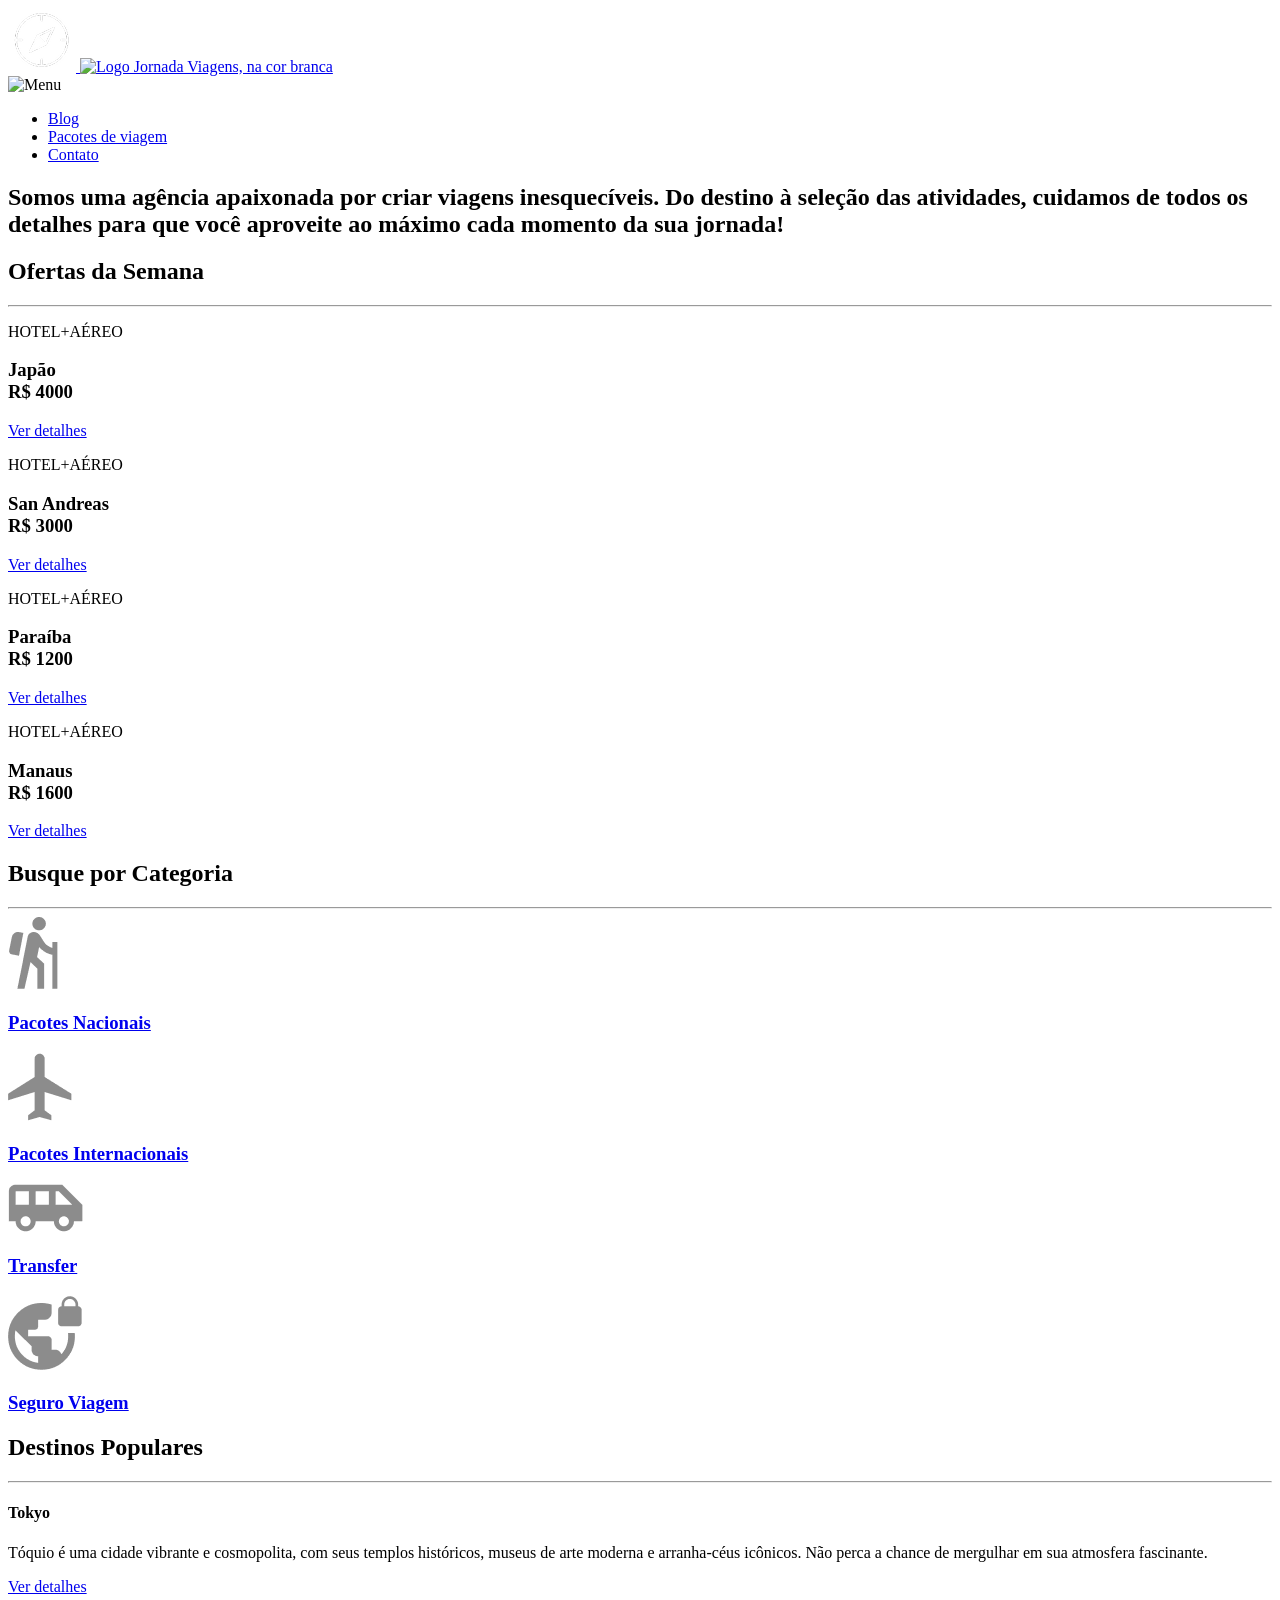
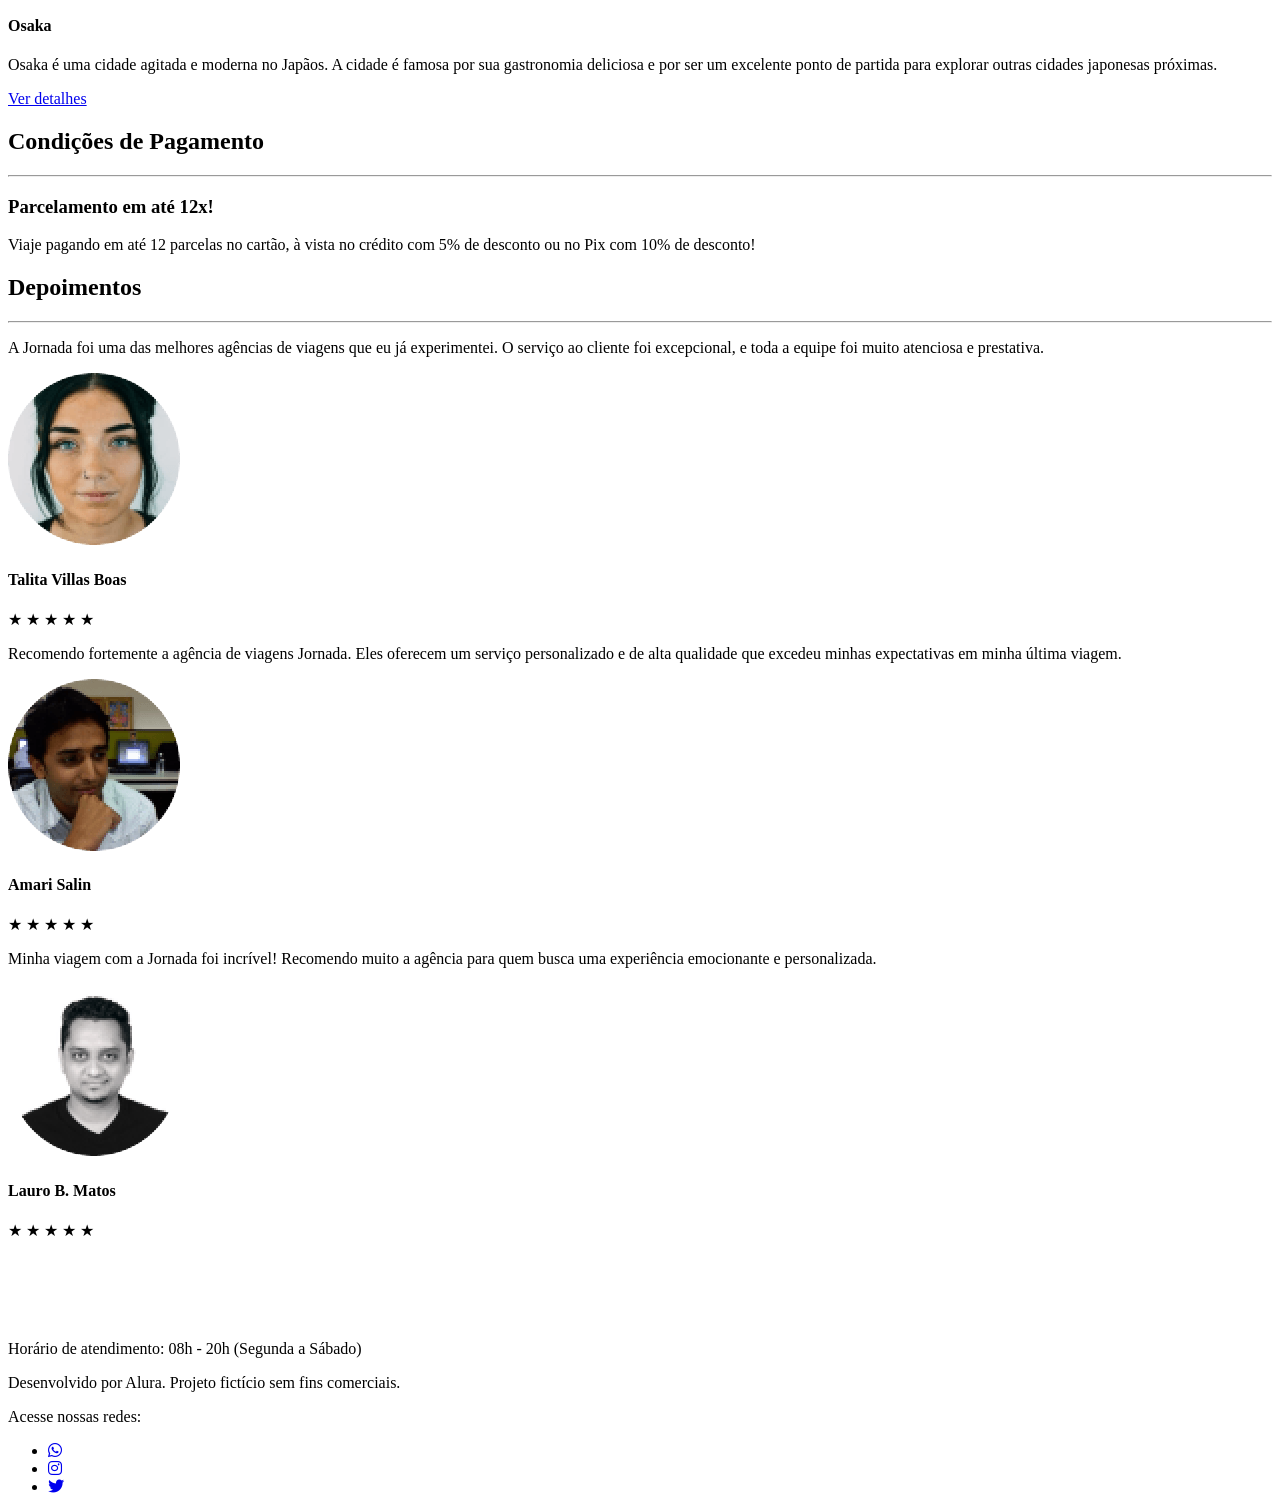
==== index.html @ 78d900ae "Adiciona estilizacao tablet e desktop" ====
<!doctype html>
<html lang="pt-br">
  <head>
    <meta charset="UTF-8" />
    <meta name="viewport" content="width=device-width, initial-scale=1.0" />

    <link rel="stylesheet" href="css/style.css" />

    <link rel="shortcut icon" href="favicon.png" type="image/x-icon" />

    <link
      rel="stylesheet"
      href="https://cdnjs.cloudflare.com/ajax/libs/font-awesome/6.5.2/css/all.min.css"
    />

    <title>Jornada Viagens</title>
  </head>
  <body>
    <header class="main-header">
      <a class="logo" href="index.html" title="Voltar para a página inicial">
        <img
          class="img-mobile"
          src="assets/img/bussola-jornada-branco.png"
          alt="Bússola do logo Jornada Viagens, na cor branca"
        />
        <img
          class="img-desktop"
          src="assets/img/bussola-texto-jornada-branco.png"
          alt="Logo Jornada Viagens, na cor branca"
        />
      </a>

      <div class="navigation-menu">
        <label for="menu">
          <img src="assets/img/menu.png" alt="Menu" />
        </label>
        <input type="checkbox" id="menu" hidden />
        <nav>
          <ul class="list-links">
            <li>
              <a href="blog.html" target="_blank" title="Acessar Blog">Blog</a>
            </li>
            <li>
              <a
                href="pacotes.html"
                target="_blank"
                title="Acessar Pacotes de Viagem"
                >Pacotes de viagem</a
              >
            </li>
            <li>
              <a href="contato.html" target="_blank" title="Acessar Contato"
                >Contato</a
              >
            </li>
          </ul>
        </nav>
      </div>
    </header>

    <section class="hero-1">
      <div class="hero-img"></div>

      <h2>
        Somos uma agência apaixonada por criar viagens inesquecíveis. Do destino
        à seleção das atividades, cuidamos de todos os detalhes para que você
        aproveite ao máximo cada momento da sua jornada!
      </h2>
    </section>

    <section class="offers">
      <div class="section-title">
        <h2>Ofertas da Semana</h2>
        <hr />
      </div>
      <div class="offers-cards">
        <article class="card japao">
          <header>
            <p>HOTEL+AÉREO</p>
            <h3>
              Japão <br />
              <span>R$ 4000</span>
            </h3>
          </header>
          <footer>
            <a href="#" class="button">Ver detalhes</a>
          </footer>
        </article>
        <article class="card san-andreas">
          <header>
            <p>HOTEL+AÉREO</p>
            <h3>
              San Andreas <br />
              <span>R$ 3000</span>
            </h3>
          </header>
          <footer>
            <a href="#" class="button">Ver detalhes</a>
          </footer>
        </article>
        <article class="card paraiba">
          <header>
            <p>HOTEL+AÉREO</p>
            <h3>
              Paraíba <br />
              <span>R$ 1200</span>
            </h3>
          </header>
          <footer>
            <a href="#" class="button">Ver detalhes</a>
          </footer>
        </article>
        <article class="card manaus">
          <header>
            <p>HOTEL+AÉREO</p>
            <h3>
              Manaus <br />
              <span>R$ 1600</span>
            </h3>
          </header>
          <footer>
            <a href="#" class="button">Ver detalhes</a>
          </footer>
        </article>
      </div>
    </section>

    <section class="categories">
      <div class="section-title">
        <h2>Busque por Categoria</h2>
        <hr />
      </div>

      <div class="categories-cards">
        <a
          class="card"
          href="#"
          target="_blank"
          title="Busque pela categoria Pacotes Nacionais"
        >
          <img
            src="assets/img/icone-caminhada.png"
            alt="Ícone cinza representando uma pessoa fazendo tracking"
          />
          <h3 class="content-title">Pacotes Nacionais</h3>
        </a>

        <a
          class="card"
          href="#"
          target="_blank"
          title="Busque pela categoria Pacotes Internacionais"
        >
          <img src="assets/img/icone-aviao.png" alt="Ícone cinza de um avião" />
          <h3 class="content-title">Pacotes Internacionais</h3>
        </a>

        <a
          class="card"
          href="#"
          target="_blank"
          title="Busque pela categoria Transfer"
        >
          <img
            src="assets/img/icone-onibus.png"
            alt="Ícone cinza de um ônibus"
          />
          <h3 class="content-title">Transfer</h3>
        </a>

        <a
          class="card"
          href="#"
          target="_blank"
          title="Busque pela categoria Seguro Viagem"
        >
          <img
            src="assets/img/icone-planeta.png"
            alt="Ícone cinza de um planeta, com um cadeado na borda direita cima"
          />
          <h3 class="content-title">Seguro Viagem</h3>
        </a>
      </div>
    </section>

    <section class="destinations">
      <div class="section-title">
        <h2>Destinos Populares</h2>
        <hr />
      </div>

      <div class="destination-items">
        <article class="item tokyo">
          <header>
            <div class="img-item"></div>
            <h4 class="content-title">Tokyo</h4>
            <p class="content-text">
              Tóquio é uma cidade vibrante e cosmopolita, com seus templos
              históricos, museus de arte moderna e arranha-céus icônicos. Não
              perca a chance de mergulhar em sua atmosfera fascinante.
            </p>
          </header>
          <footer>
            <a
              href="#"
              class="button"
              target="_blank"
              title="Veja mais detalhes do destino Tokyo"
              >Ver detalhes</a
            >
          </footer>
        </article>

        <article class="item osaka">
          <header>
            <div class="img-item"></div>
            <h4 class="content-title">Osaka</h4>
            <p class="content-text">
              Osaka é uma cidade agitada e moderna no Japãos. A cidade é famosa
              por sua gastronomia deliciosa e por ser um excelente ponto de
              partida para explorar outras cidades japonesas próximas.
            </p>
          </header>
          <footer>
            <a
              href="#"
              class="button"
              target="_blank"
              title="Veja mais detalhes do destino Osaka"
              >Ver detalhes</a
            >
          </footer>
        </article>
      </div>
    </section>

    <section class="payments">
      <div class="section-title">
        <h2>Condições de Pagamento</h2>
        <hr />
      </div>

      <div class="container">
        <div class="text-content">
          <h3 class="content-title">Parcelamento em até 12x!</h3>
          <p class="content-text">
            Viaje pagando em até 12 parcelas no cartão, à vista no crédito com
            5% de desconto ou no Pix com 10% de desconto!
          </p>
        </div>

        <div class="image-gallery">
          <div class="image first"></div>
          <div class="image second"></div>
          <div class="image third"></div>
        </div>
      </div>
    </section>

    <section class="testimonials">
      <div class="section-title">
        <h2>Depoimentos</h2>
        <hr />
      </div>

      <div class="testimonial-container">
        <article>
          <header>
            <p>
              A Jornada foi uma das melhores agências de viagens que eu já
              experimentei. O serviço ao cliente foi excepcional, e toda a
              equipe foi muito atenciosa e prestativa.
            </p>
          </header>
          <footer>
            <img
              src="assets/img/avatar-1.png"
              alt="Imagem de perfil da cliente Talita Villas Boas"
            />
            <div class="profile-content">
              <h4>Talita Villas Boas</h4>
              <div class="rating">
                <span class="star">★</span>
                <span class="star">★</span>
                <span class="star">★</span>
                <span class="star">★</span>
                <span class="star">★</span>
              </div>
            </div>
          </footer>
        </article>

        <article>
          <header>
            <p>
              Recomendo fortemente a agência de viagens Jornada. Eles oferecem
              um serviço personalizado e de alta qualidade que excedeu minhas
              expectativas em minha última viagem.
            </p>
          </header>
          <footer>
            <img
              src="assets/img/avatar-2.png"
              alt="Imagem de perfil do cliente Amari Salin"
            />
            <div class="profile-content">
              <h4>Amari Salin</h4>
              <div class="rating">
                <span class="star">★</span>
                <span class="star">★</span>
                <span class="star">★</span>
                <span class="star">★</span>
                <span class="star">★</span>
              </div>
            </div>
          </footer>
        </article>

        <article>
          <header>
            <p>
              Minha viagem com a Jornada foi incrível! Recomendo muito a agência
              para quem busca uma experiência emocionante e personalizada.
            </p>
          </header>
          <footer>
            <img
              src="assets/img/avatar-3.png"
              alt="Imagem de perfil do cliente Lauro B. Matos"
            />
            <div class="profile-content">
              <h4>Lauro B. Matos</h4>
              <div class="rating">
                <span class="star">★</span>
                <span class="star">★</span>
                <span class="star">★</span>
                <span class="star">★</span>
                <span class="star">★</span>
              </div>
            </div>
          </footer>
        </article>
      </div>
    </section>

    <section class="hero-2">
      <div class="hero-img"></div>
    </section>

    <footer class="contact">
      <div class="contact-infos">
        <a href="#">
          <img
            src="assets/img/logo-rodape-jornada.png"
            alt="Logo do rodapé da empresa Jornada"
          />
        </a>

        <p class="business-hours">
          Horário de atendimento: 08h - 20h (Segunda a Sábado)
        </p>

        <p class="credits">
          Desenvolvido por Alura. Projeto fictício sem fins comerciais.
        </p>
      </div>

      <div class="contact-medias">
        <nav>
          <p>Acesse nossas redes:</p>
          <ul class="social-media-container">
            <li>
              <a href="#" target="_blank"><i class="fa-brands fa-whatsapp"></i></a>
            </li>
            <li>
              <a href="#" target="_blank"><i class="fa-brands fa-instagram"></i></a>
            </li>
            <li>
              <a href="#" target="_blank"><i class="fa-brands fa-twitter"></i></a>
            </li>
          </ul>
        </nav>
      </div>
    </footer>
  </body>
</html>
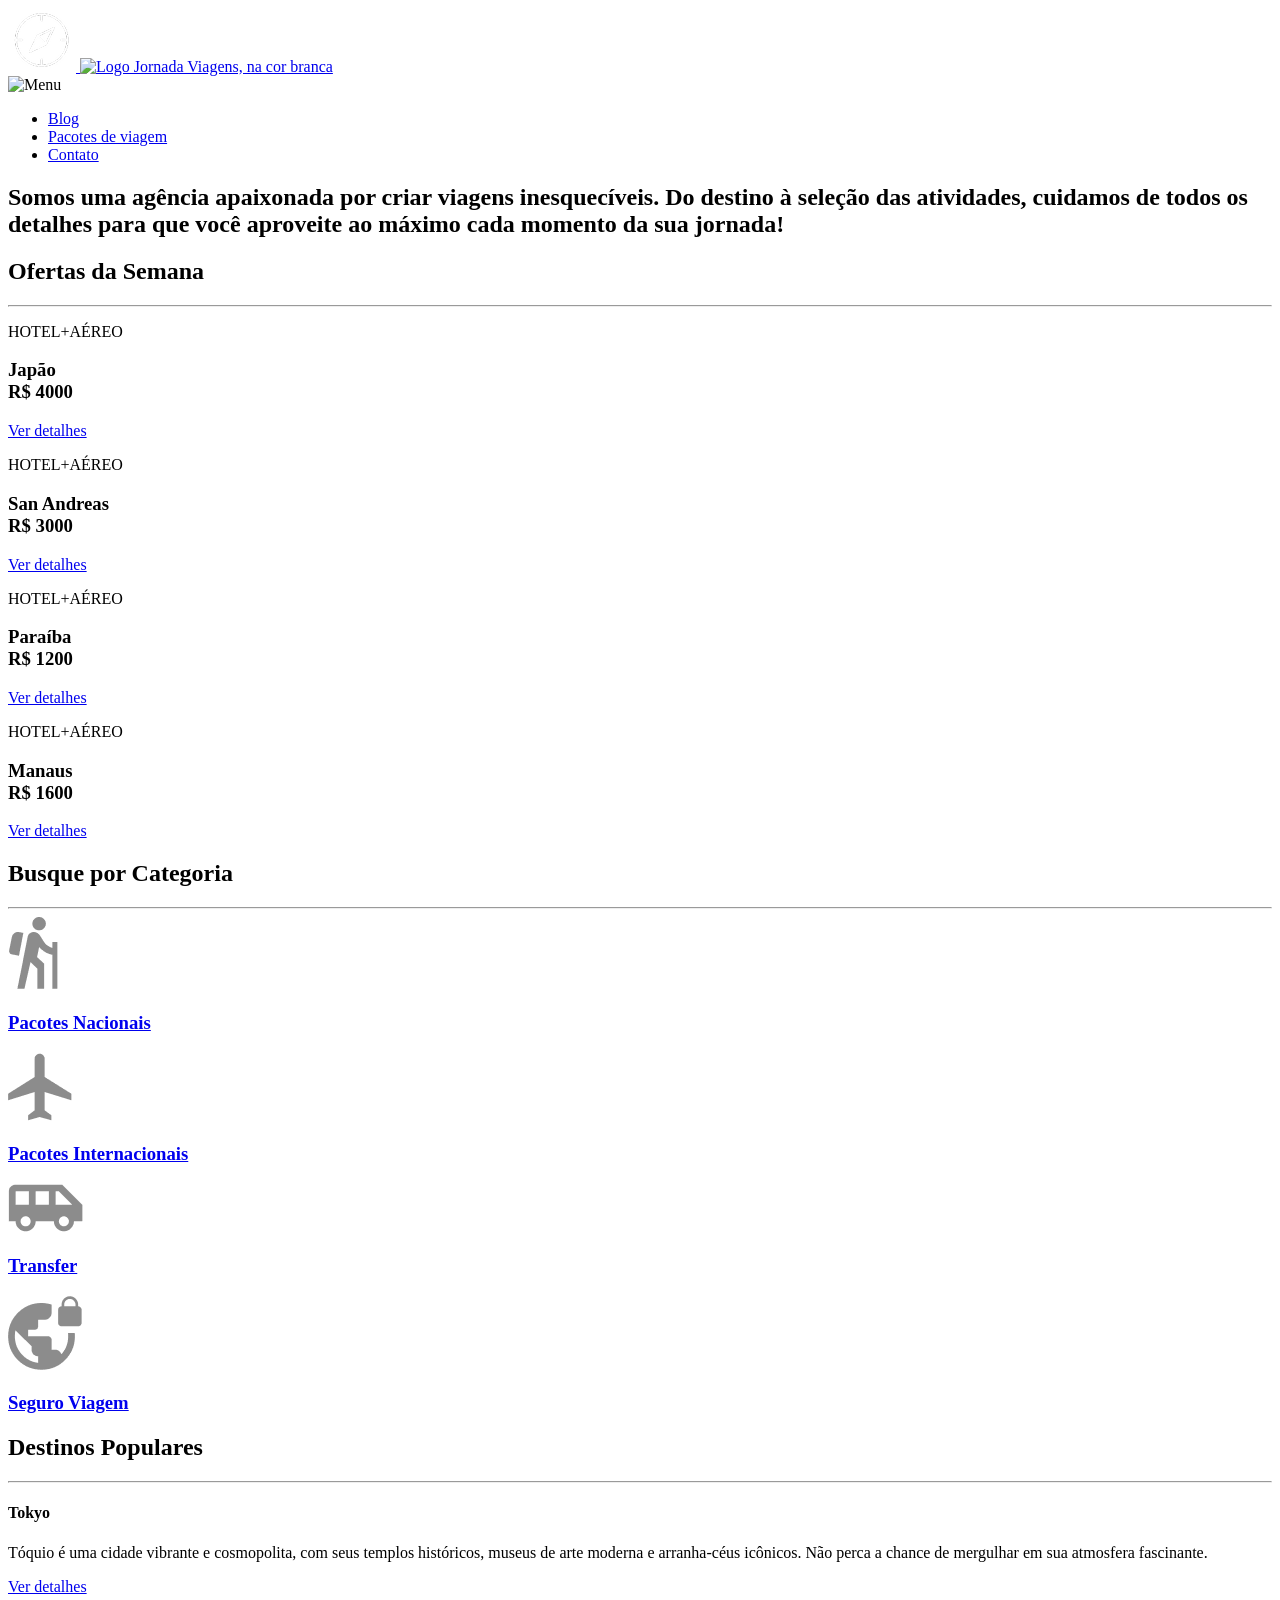
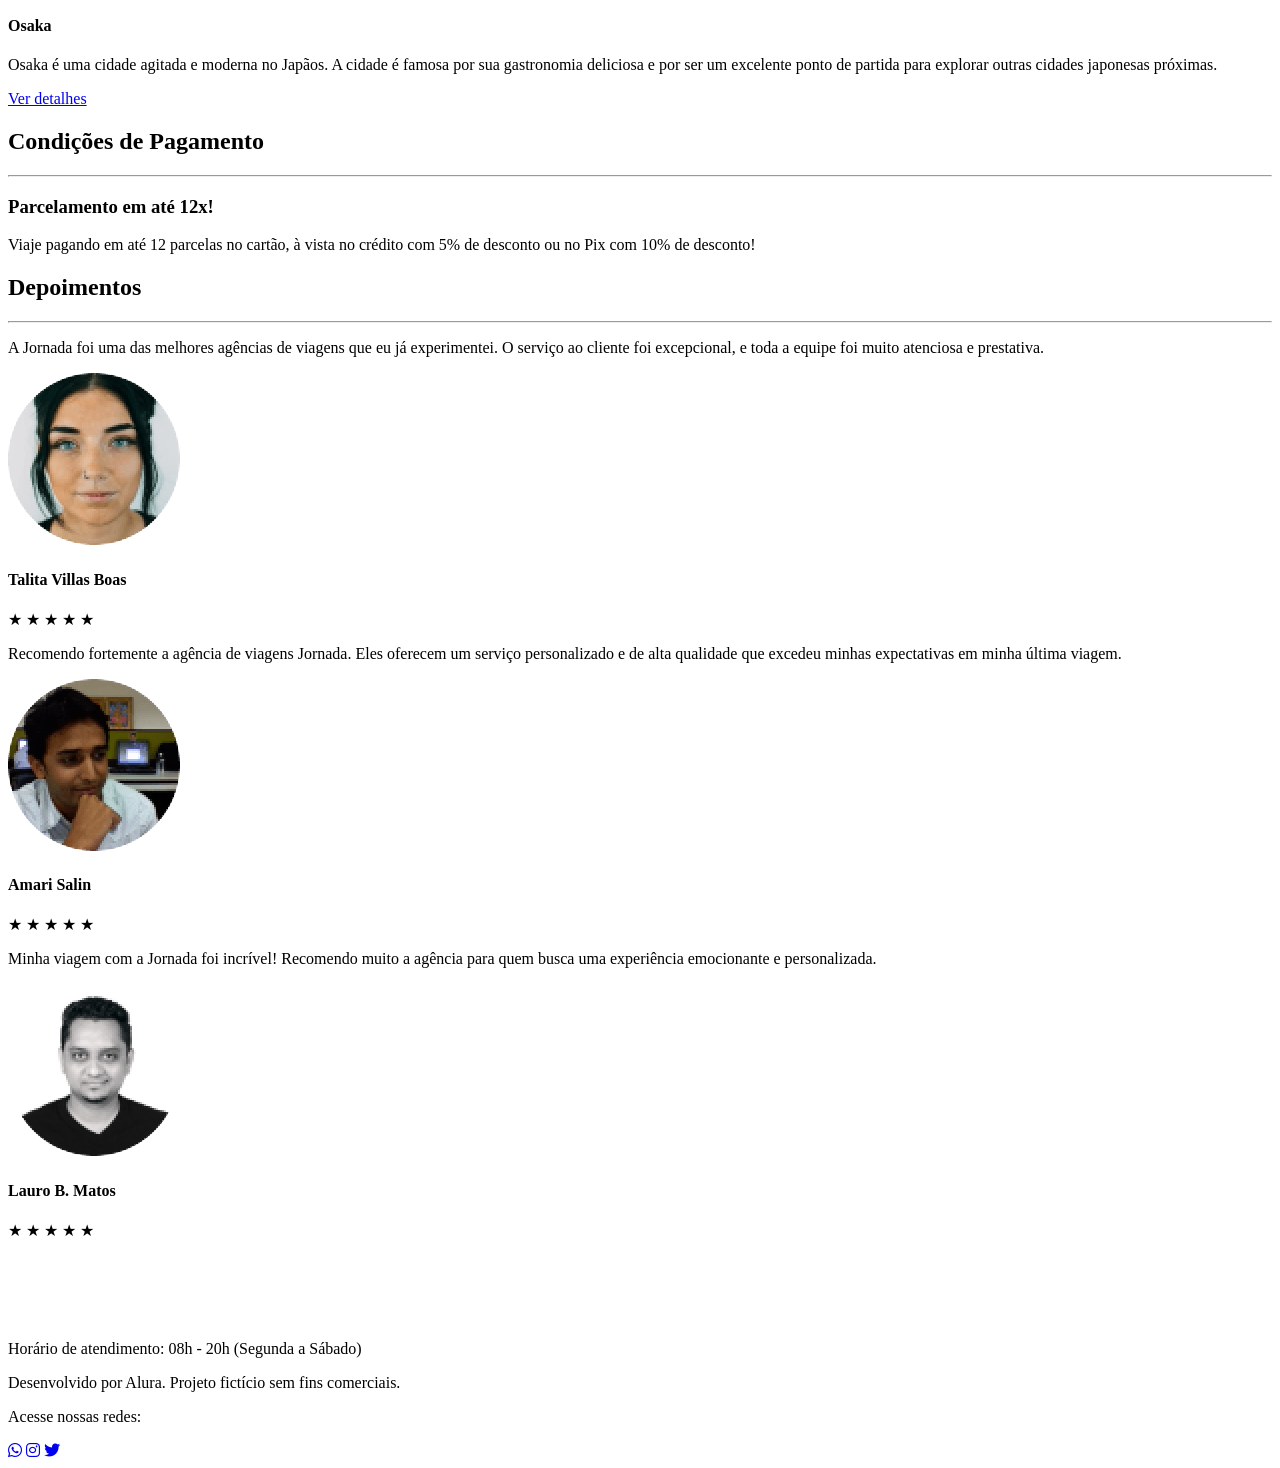
==== commit c52e5aa6: "Melhora qualidade do conteudo" ====
--- a/index.html
+++ b/index.html
@@ -347,12 +347,12 @@
       <div class="hero-img"></div>
     </section>
 
-    <footer class="contact">
-      <div class="contact-infos">
+    <footer class="main-footer">
+      <div class="footer-content">
         <a href="#">
           <img
             src="assets/img/logo-rodape-jornada.png"
-            alt="Logo do rodapé da empresa Jornada"
+            alt="Logo do rodapé da empresa Jornada Viagens"
           />
         </a>
 
@@ -365,21 +365,13 @@
         </p>
       </div>
 
-      <div class="contact-medias">
-        <nav>
-          <p>Acesse nossas redes:</p>
-          <ul class="social-media-container">
-            <li>
-              <a href="#" target="_blank"><i class="fa-brands fa-whatsapp"></i></a>
-            </li>
-            <li>
-              <a href="#" target="_blank"><i class="fa-brands fa-instagram"></i></a>
-            </li>
-            <li>
-              <a href="#" target="_blank"><i class="fa-brands fa-twitter"></i></a>
-            </li>
-          </ul>
-        </nav>
+      <div class="footer-social">
+        <p>Acesse nossas redes:</p>
+        <a href="#" target="_blank" title="Acesse o WhatsApp do Jornada Viagens" aria-label="WhatsApp"><i class="fa-brands fa-whatsapp" aria-hidden="true"></i></a>
+
+        <a href="#" target="_blank" title="Acesse o Instagram do Jornada Viagens" aria-label="Instagram"><i class="fa-brands fa-instagram" aria-hidden="true"></i></a>
+
+        <a href="#" target="_blank" title="Acesse o Twitter do Jornada Viagens" aria-label="Twitter"><i class="fa-brands fa-twitter" aria-hidden="true"></i></a>
       </div>
     </footer>
   </body>
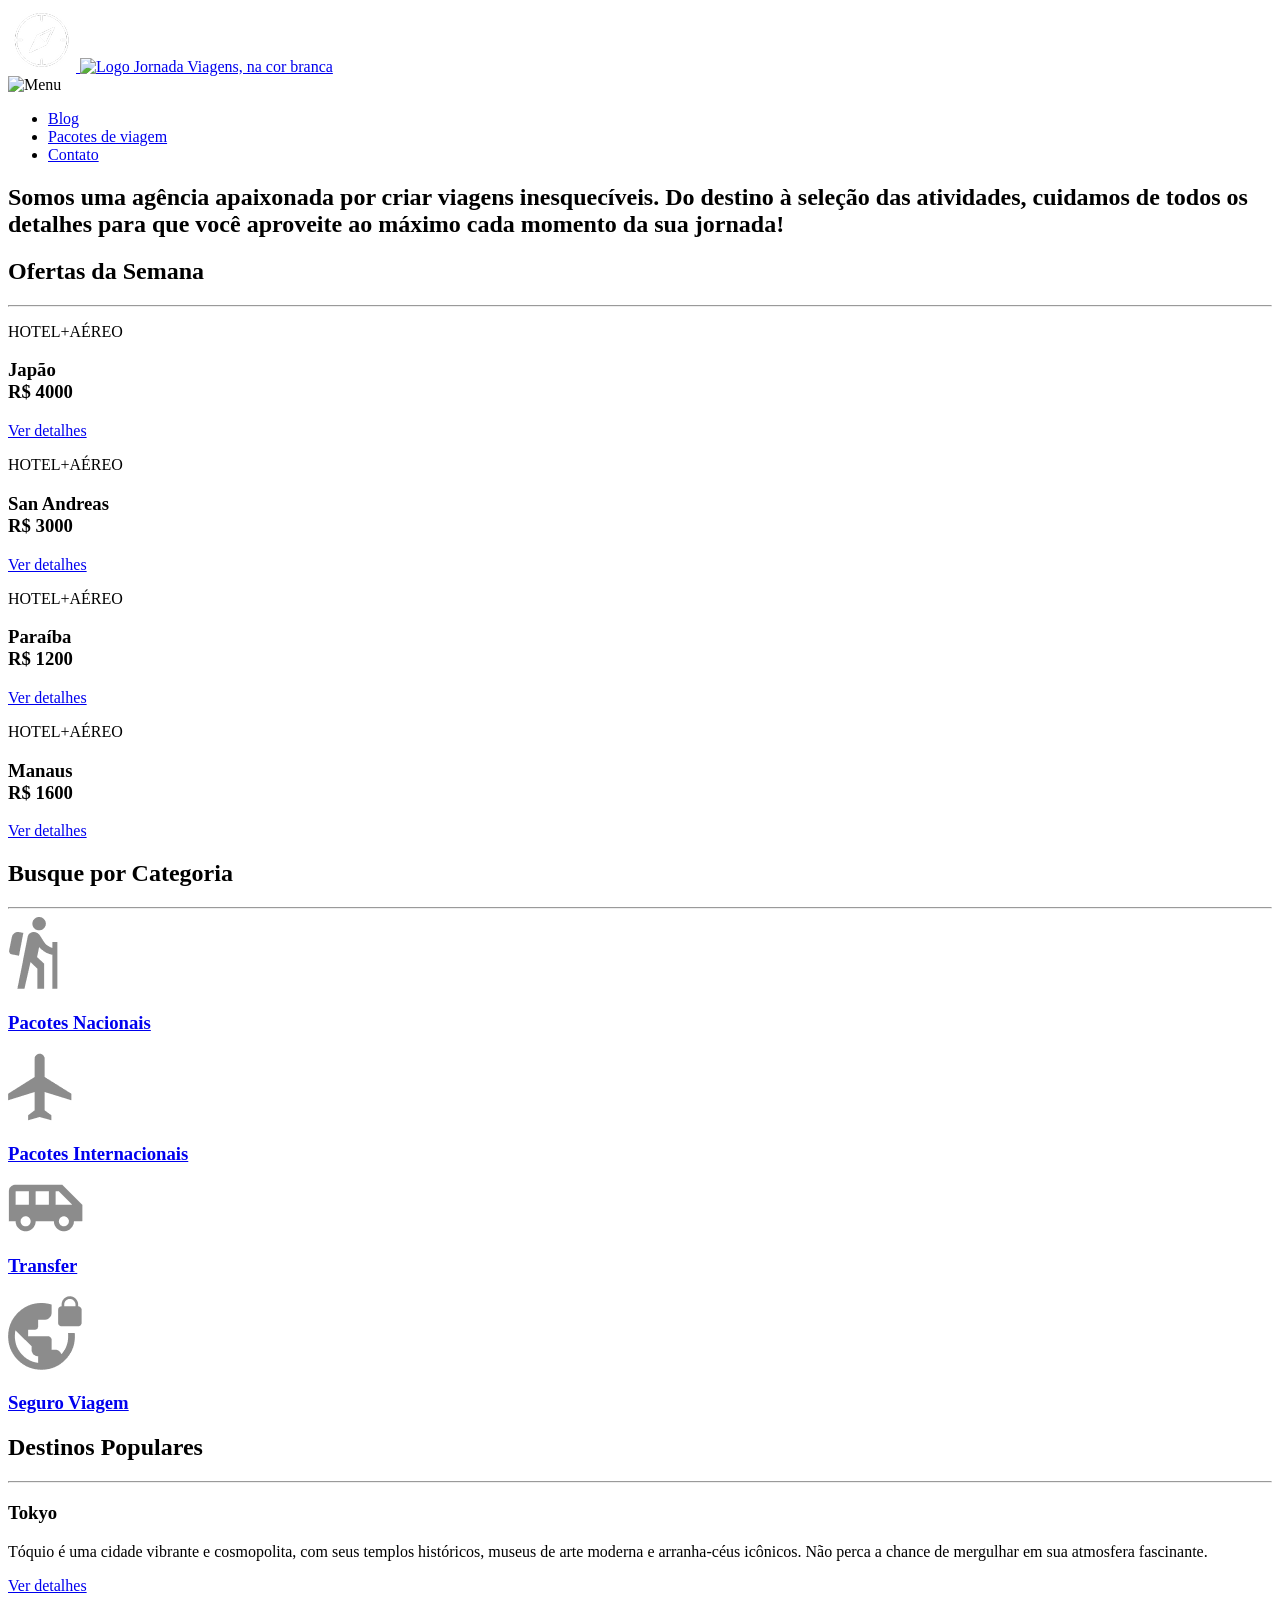
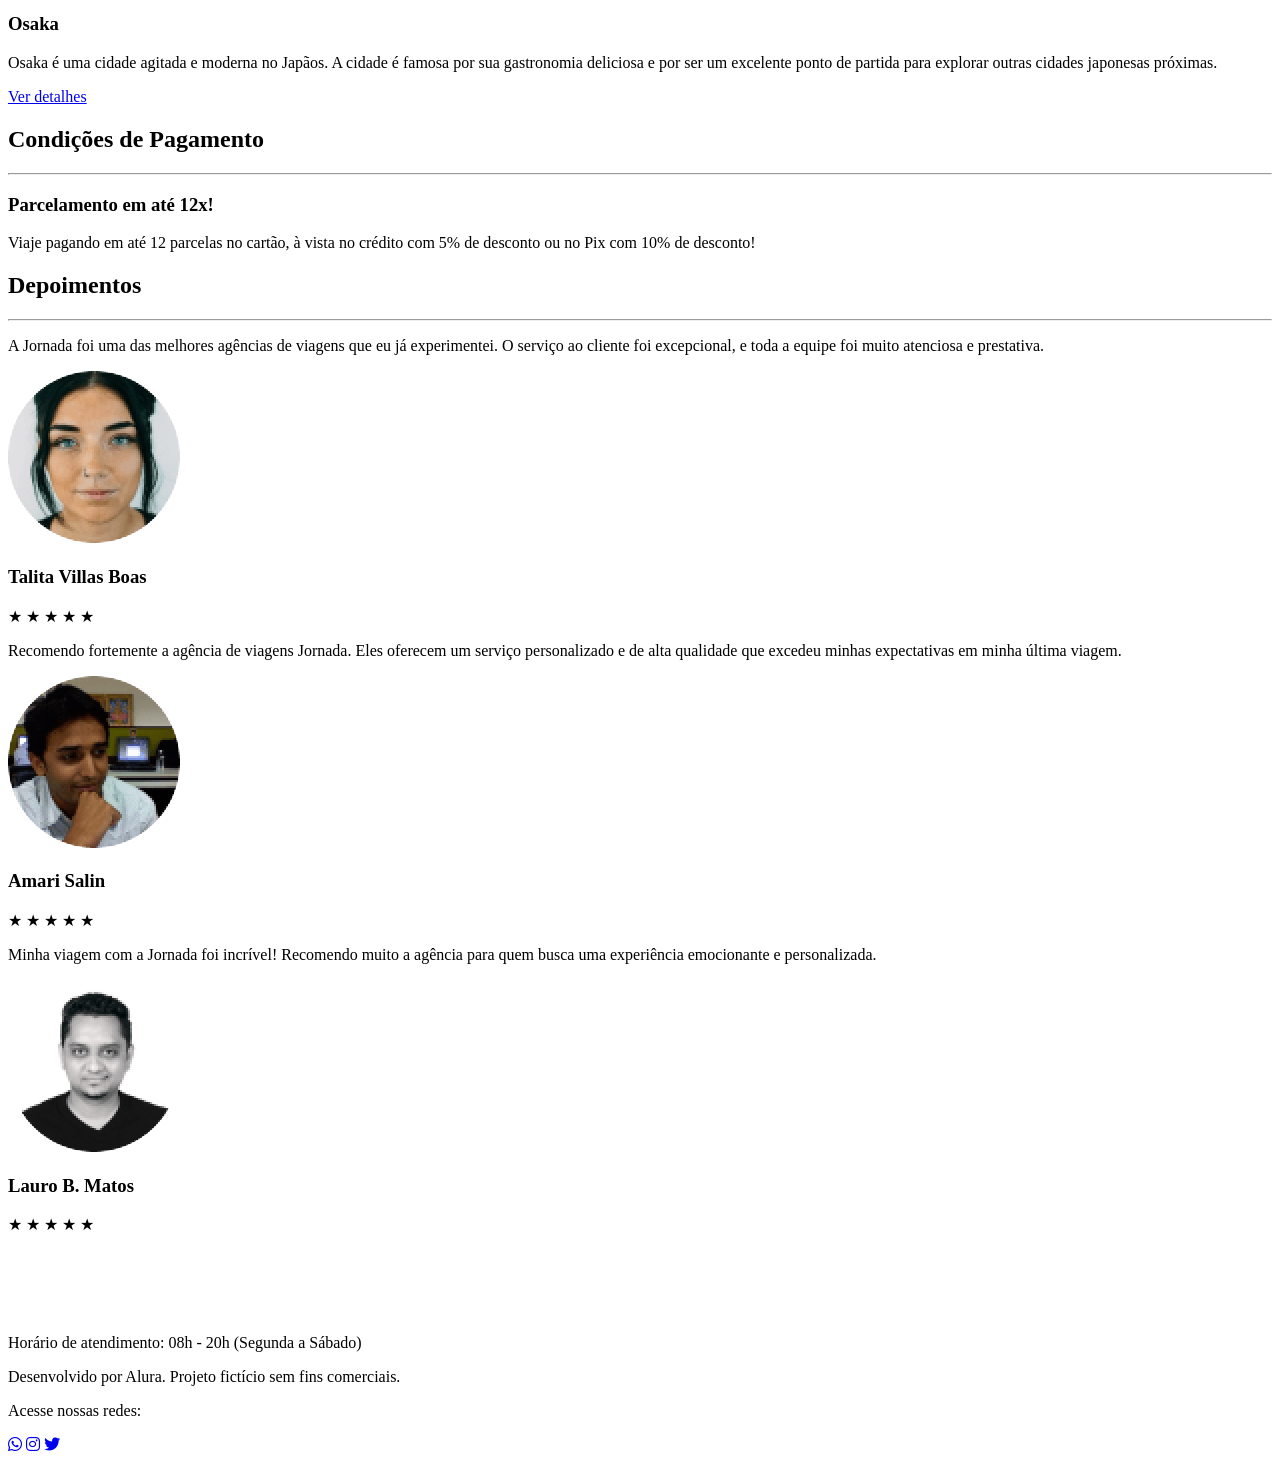
==== commit 8c7d193c: "Melhora estrutura HTML" ====
--- a/index.html
+++ b/index.html
@@ -68,280 +68,287 @@
       </h2>
     </section>
 
-    <section class="offers">
-      <div class="section-title">
-        <h2>Ofertas da Semana</h2>
-        <hr />
-      </div>
-      <div class="offers-cards">
-        <article class="card japao">
-          <header>
-            <p>HOTEL+AÉREO</p>
-            <h3>
-              Japão <br />
-              <span>R$ 4000</span>
-            </h3>
-          </header>
-          <footer>
-            <a href="#" class="button">Ver detalhes</a>
-          </footer>
-        </article>
-        <article class="card san-andreas">
-          <header>
-            <p>HOTEL+AÉREO</p>
-            <h3>
-              San Andreas <br />
-              <span>R$ 3000</span>
-            </h3>
-          </header>
-          <footer>
-            <a href="#" class="button">Ver detalhes</a>
-          </footer>
-        </article>
-        <article class="card paraiba">
-          <header>
-            <p>HOTEL+AÉREO</p>
-            <h3>
-              Paraíba <br />
-              <span>R$ 1200</span>
-            </h3>
-          </header>
-          <footer>
-            <a href="#" class="button">Ver detalhes</a>
-          </footer>
-        </article>
-        <article class="card manaus">
-          <header>
-            <p>HOTEL+AÉREO</p>
-            <h3>
-              Manaus <br />
-              <span>R$ 1600</span>
-            </h3>
-          </header>
-          <footer>
-            <a href="#" class="button">Ver detalhes</a>
-          </footer>
-        </article>
-      </div>
-    </section>
-
-    <section class="categories">
-      <div class="section-title">
-        <h2>Busque por Categoria</h2>
-        <hr />
-      </div>
-
-      <div class="categories-cards">
-        <a
-          class="card"
-          href="#"
-          target="_blank"
-          title="Busque pela categoria Pacotes Nacionais"
-        >
-          <img
-            src="assets/img/icone-caminhada.png"
-            alt="Ícone cinza representando uma pessoa fazendo tracking"
-          />
-          <h3 class="content-title">Pacotes Nacionais</h3>
-        </a>
-
-        <a
-          class="card"
-          href="#"
-          target="_blank"
-          title="Busque pela categoria Pacotes Internacionais"
-        >
-          <img src="assets/img/icone-aviao.png" alt="Ícone cinza de um avião" />
-          <h3 class="content-title">Pacotes Internacionais</h3>
-        </a>
-
-        <a
-          class="card"
-          href="#"
-          target="_blank"
-          title="Busque pela categoria Transfer"
-        >
-          <img
-            src="assets/img/icone-onibus.png"
-            alt="Ícone cinza de um ônibus"
-          />
-          <h3 class="content-title">Transfer</h3>
-        </a>
-
-        <a
-          class="card"
-          href="#"
-          target="_blank"
-          title="Busque pela categoria Seguro Viagem"
-        >
-          <img
-            src="assets/img/icone-planeta.png"
-            alt="Ícone cinza de um planeta, com um cadeado na borda direita cima"
-          />
-          <h3 class="content-title">Seguro Viagem</h3>
-        </a>
-      </div>
-    </section>
-
-    <section class="destinations">
-      <div class="section-title">
-        <h2>Destinos Populares</h2>
-        <hr />
-      </div>
-
-      <div class="destination-items">
-        <article class="item tokyo">
-          <header>
-            <div class="img-item"></div>
-            <h4 class="content-title">Tokyo</h4>
+    <main>
+      <section class="offers">
+        <div class="section-title">
+          <h2>Ofertas da Semana</h2>
+          <hr />
+        </div>
+        <div class="offers-cards">
+          <article class="card japao">
+            <header>
+              <p>HOTEL+AÉREO</p>
+              <h3>
+                Japão <br />
+                <span>R$ 4000</span>
+              </h3>
+            </header>
+            <footer>
+              <a href="#" class="button">Ver detalhes</a>
+            </footer>
+          </article>
+          <article class="card san-andreas">
+            <header>
+              <p>HOTEL+AÉREO</p>
+              <h3>
+                San Andreas <br />
+                <span>R$ 3000</span>
+              </h3>
+            </header>
+            <footer>
+              <a href="#" class="button">Ver detalhes</a>
+            </footer>
+          </article>
+          <article class="card paraiba">
+            <header>
+              <p>HOTEL+AÉREO</p>
+              <h3>
+                Paraíba <br />
+                <span>R$ 1200</span>
+              </h3>
+            </header>
+            <footer>
+              <a href="#" class="button">Ver detalhes</a>
+            </footer>
+          </article>
+          <article class="card manaus">
+            <header>
+              <p>HOTEL+AÉREO</p>
+              <h3>
+                Manaus <br />
+                <span>R$ 1600</span>
+              </h3>
+            </header>
+            <footer>
+              <a href="#" class="button">Ver detalhes</a>
+            </footer>
+          </article>
+        </div>
+      </section>
+
+      <section class="categories">
+        <div class="section-title">
+          <h2>Busque por Categoria</h2>
+          <hr />
+        </div>
+
+        <div class="categories-cards">
+          <a
+            class="card"
+            href="#"
+            target="_blank"
+            title="Busque pela categoria Pacotes Nacionais"
+          >
+            <img
+              src="assets/img/icone-caminhada.png"
+              alt="Ícone cinza representando uma pessoa fazendo tracking"
+            />
+            <h3 class="content-title">Pacotes Nacionais</h3>
+          </a>
+
+          <a
+            class="card"
+            href="#"
+            target="_blank"
+            title="Busque pela categoria Pacotes Internacionais"
+          >
+            <img
+              src="assets/img/icone-aviao.png"
+              alt="Ícone cinza de um avião"
+            />
+            <h3 class="content-title">Pacotes Internacionais</h3>
+          </a>
+
+          <a
+            class="card"
+            href="#"
+            target="_blank"
+            title="Busque pela categoria Transfer"
+          >
+            <img
+              src="assets/img/icone-onibus.png"
+              alt="Ícone cinza de um ônibus"
+            />
+            <h3 class="content-title">Transfer</h3>
+          </a>
+
+          <a
+            class="card"
+            href="#"
+            target="_blank"
+            title="Busque pela categoria Seguro Viagem"
+          >
+            <img
+              src="assets/img/icone-planeta.png"
+              alt="Ícone cinza de um planeta, com um cadeado na borda direita cima"
+            />
+            <h3 class="content-title">Seguro Viagem</h3>
+          </a>
+        </div>
+      </section>
+
+      <section class="destinations">
+        <div class="section-title">
+          <h2>Destinos Populares</h2>
+          <hr />
+        </div>
+
+        <div class="destination-items">
+          <article class="item tokyo">
+            <header>
+              <div class="img-item"></div>
+              <h3 class="content-title">Tokyo</h3>
+              <p class="content-text">
+                Tóquio é uma cidade vibrante e cosmopolita, com seus templos
+                históricos, museus de arte moderna e arranha-céus icônicos. Não
+                perca a chance de mergulhar em sua atmosfera fascinante.
+              </p>
+            </header>
+            <footer>
+              <a
+                href="#"
+                class="button"
+                target="_blank"
+                title="Veja mais detalhes do destino Tokyo"
+                >Ver detalhes</a
+              >
+            </footer>
+          </article>
+
+          <article class="item osaka">
+            <header>
+              <div class="img-item"></div>
+              <h3 class="content-title">Osaka</h3>
+              <p class="content-text">
+                Osaka é uma cidade agitada e moderna no Japãos. A cidade é
+                famosa por sua gastronomia deliciosa e por ser um excelente
+                ponto de partida para explorar outras cidades japonesas
+                próximas.
+              </p>
+            </header>
+            <footer>
+              <a
+                href="#"
+                class="button"
+                target="_blank"
+                title="Veja mais detalhes do destino Osaka"
+                >Ver detalhes</a
+              >
+            </footer>
+          </article>
+        </div>
+      </section>
+
+      <section class="payments">
+        <div class="section-title">
+          <h2>Condições de Pagamento</h2>
+          <hr />
+        </div>
+
+        <div class="container">
+          <div class="text-content">
+            <h3 class="content-title">Parcelamento em até 12x!</h3>
             <p class="content-text">
-              Tóquio é uma cidade vibrante e cosmopolita, com seus templos
-              históricos, museus de arte moderna e arranha-céus icônicos. Não
-              perca a chance de mergulhar em sua atmosfera fascinante.
+              Viaje pagando em até 12 parcelas no cartão, à vista no crédito com
+              5% de desconto ou no Pix com 10% de desconto!
             </p>
-          </header>
-          <footer>
-            <a
-              href="#"
-              class="button"
-              target="_blank"
-              title="Veja mais detalhes do destino Tokyo"
-              >Ver detalhes</a
-            >
-          </footer>
-        </article>
-
-        <article class="item osaka">
-          <header>
-            <div class="img-item"></div>
-            <h4 class="content-title">Osaka</h4>
-            <p class="content-text">
-              Osaka é uma cidade agitada e moderna no Japãos. A cidade é famosa
-              por sua gastronomia deliciosa e por ser um excelente ponto de
-              partida para explorar outras cidades japonesas próximas.
-            </p>
-          </header>
-          <footer>
-            <a
-              href="#"
-              class="button"
-              target="_blank"
-              title="Veja mais detalhes do destino Osaka"
-              >Ver detalhes</a
-            >
-          </footer>
-        </article>
-      </div>
-    </section>
-
-    <section class="payments">
-      <div class="section-title">
-        <h2>Condições de Pagamento</h2>
-        <hr />
-      </div>
-
-      <div class="container">
-        <div class="text-content">
-          <h3 class="content-title">Parcelamento em até 12x!</h3>
-          <p class="content-text">
-            Viaje pagando em até 12 parcelas no cartão, à vista no crédito com
-            5% de desconto ou no Pix com 10% de desconto!
-          </p>
-        </div>
-
-        <div class="image-gallery">
-          <div class="image first"></div>
-          <div class="image second"></div>
-          <div class="image third"></div>
-        </div>
-      </div>
-    </section>
-
-    <section class="testimonials">
-      <div class="section-title">
-        <h2>Depoimentos</h2>
-        <hr />
-      </div>
-
-      <div class="testimonial-container">
-        <article>
-          <header>
-            <p>
-              A Jornada foi uma das melhores agências de viagens que eu já
-              experimentei. O serviço ao cliente foi excepcional, e toda a
-              equipe foi muito atenciosa e prestativa.
-            </p>
-          </header>
-          <footer>
-            <img
-              src="assets/img/avatar-1.png"
-              alt="Imagem de perfil da cliente Talita Villas Boas"
-            />
-            <div class="profile-content">
-              <h4>Talita Villas Boas</h4>
-              <div class="rating">
-                <span class="star">★</span>
-                <span class="star">★</span>
-                <span class="star">★</span>
-                <span class="star">★</span>
-                <span class="star">★</span>
+          </div>
+
+          <div class="image-gallery">
+            <div class="image first"></div>
+            <div class="image second"></div>
+            <div class="image third"></div>
+          </div>
+        </div>
+      </section>
+
+      <section class="testimonials">
+        <div class="section-title">
+          <h2>Depoimentos</h2>
+          <hr />
+        </div>
+
+        <div class="testimonial-container">
+          <article>
+            <header>
+              <p>
+                A Jornada foi uma das melhores agências de viagens que eu já
+                experimentei. O serviço ao cliente foi excepcional, e toda a
+                equipe foi muito atenciosa e prestativa.
+              </p>
+            </header>
+            <footer>
+              <img
+                src="assets/img/avatar-1.png"
+                alt="Imagem de perfil da cliente Talita Villas Boas"
+              />
+              <div class="profile-content">
+                <h3>Talita Villas Boas</h3>
+                <div class="rating">
+                  <span class="star">★</span>
+                  <span class="star">★</span>
+                  <span class="star">★</span>
+                  <span class="star">★</span>
+                  <span class="star">★</span>
+                </div>
               </div>
-            </div>
-          </footer>
-        </article>
-
-        <article>
-          <header>
-            <p>
-              Recomendo fortemente a agência de viagens Jornada. Eles oferecem
-              um serviço personalizado e de alta qualidade que excedeu minhas
-              expectativas em minha última viagem.
-            </p>
-          </header>
-          <footer>
-            <img
-              src="assets/img/avatar-2.png"
-              alt="Imagem de perfil do cliente Amari Salin"
-            />
-            <div class="profile-content">
-              <h4>Amari Salin</h4>
-              <div class="rating">
-                <span class="star">★</span>
-                <span class="star">★</span>
-                <span class="star">★</span>
-                <span class="star">★</span>
-                <span class="star">★</span>
+            </footer>
+          </article>
+
+          <article>
+            <header>
+              <p>
+                Recomendo fortemente a agência de viagens Jornada. Eles oferecem
+                um serviço personalizado e de alta qualidade que excedeu minhas
+                expectativas em minha última viagem.
+              </p>
+            </header>
+            <footer>
+              <img
+                src="assets/img/avatar-2.png"
+                alt="Imagem de perfil do cliente Amari Salin"
+              />
+              <div class="profile-content">
+                <h3>Amari Salin</h3>
+                <div class="rating">
+                  <span class="star">★</span>
+                  <span class="star">★</span>
+                  <span class="star">★</span>
+                  <span class="star">★</span>
+                  <span class="star">★</span>
+                </div>
               </div>
-            </div>
-          </footer>
-        </article>
-
-        <article>
-          <header>
-            <p>
-              Minha viagem com a Jornada foi incrível! Recomendo muito a agência
-              para quem busca uma experiência emocionante e personalizada.
-            </p>
-          </header>
-          <footer>
-            <img
-              src="assets/img/avatar-3.png"
-              alt="Imagem de perfil do cliente Lauro B. Matos"
-            />
-            <div class="profile-content">
-              <h4>Lauro B. Matos</h4>
-              <div class="rating">
-                <span class="star">★</span>
-                <span class="star">★</span>
-                <span class="star">★</span>
-                <span class="star">★</span>
-                <span class="star">★</span>
+            </footer>
+          </article>
+
+          <article>
+            <header>
+              <p>
+                Minha viagem com a Jornada foi incrível! Recomendo muito a
+                agência para quem busca uma experiência emocionante e
+                personalizada.
+              </p>
+            </header>
+            <footer>
+              <img
+                src="assets/img/avatar-3.png"
+                alt="Imagem de perfil do cliente Lauro B. Matos"
+              />
+              <div class="profile-content">
+                <h3>Lauro B. Matos</h3>
+                <div class="rating">
+                  <span class="star">★</span>
+                  <span class="star">★</span>
+                  <span class="star">★</span>
+                  <span class="star">★</span>
+                  <span class="star">★</span>
+                </div>
               </div>
-            </div>
-          </footer>
-        </article>
-      </div>
-    </section>
+            </footer>
+          </article>
+        </div>
+      </section>
+    </main>
 
     <section class="hero-2">
       <div class="hero-img"></div>
@@ -367,11 +374,29 @@
 
       <div class="footer-social">
         <p>Acesse nossas redes:</p>
-        <a href="#" target="_blank" title="Acesse o WhatsApp do Jornada Viagens" aria-label="WhatsApp"><i class="fa-brands fa-whatsapp" aria-hidden="true"></i></a>
-
-        <a href="#" target="_blank" title="Acesse o Instagram do Jornada Viagens" aria-label="Instagram"><i class="fa-brands fa-instagram" aria-hidden="true"></i></a>
-
-        <a href="#" target="_blank" title="Acesse o Twitter do Jornada Viagens" aria-label="Twitter"><i class="fa-brands fa-twitter" aria-hidden="true"></i></a>
+        <a
+          href="#"
+          target="_blank"
+          title="Acesse o WhatsApp do Jornada Viagens"
+          aria-label="WhatsApp"
+          ><i class="fa-brands fa-whatsapp" aria-hidden="true"></i
+        ></a>
+
+        <a
+          href="#"
+          target="_blank"
+          title="Acesse o Instagram do Jornada Viagens"
+          aria-label="Instagram"
+          ><i class="fa-brands fa-instagram" aria-hidden="true"></i
+        ></a>
+
+        <a
+          href="#"
+          target="_blank"
+          title="Acesse o Twitter do Jornada Viagens"
+          aria-label="Twitter"
+          ><i class="fa-brands fa-twitter" aria-hidden="true"></i
+        ></a>
       </div>
     </footer>
   </body>
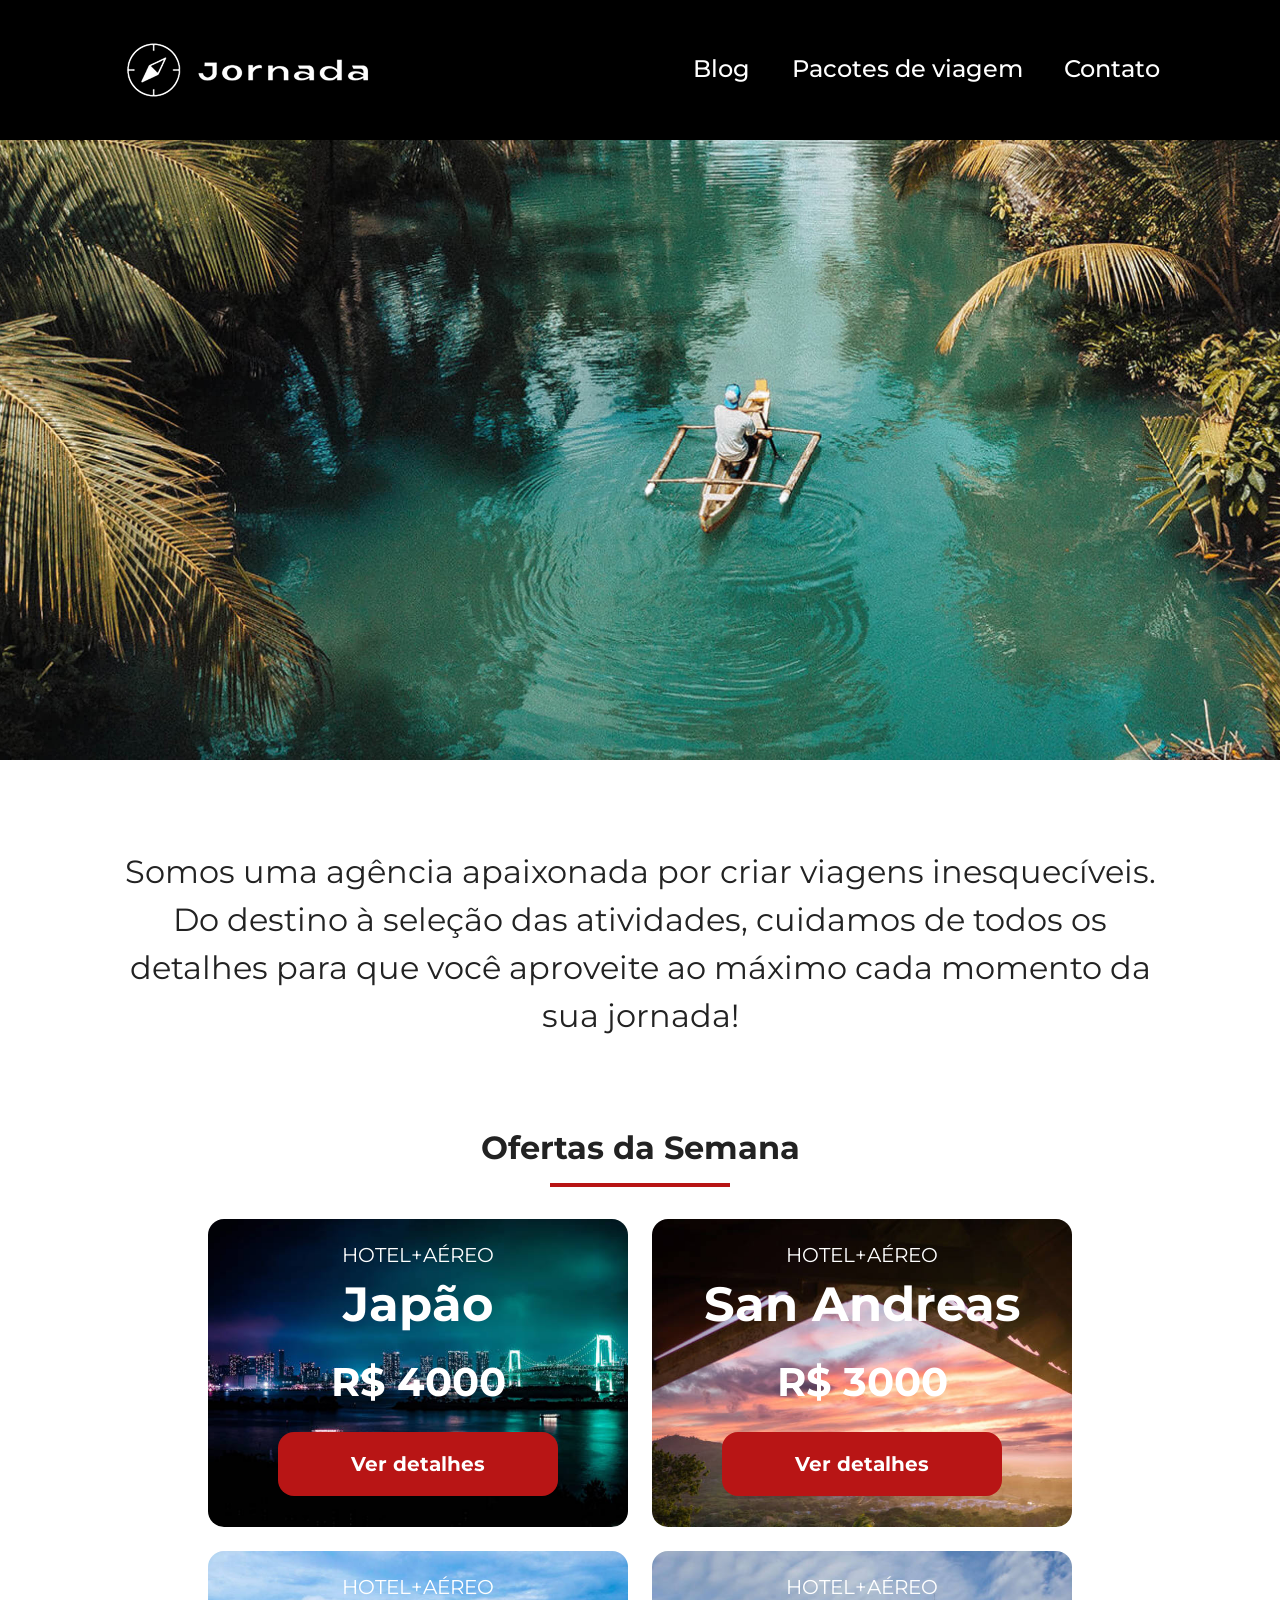
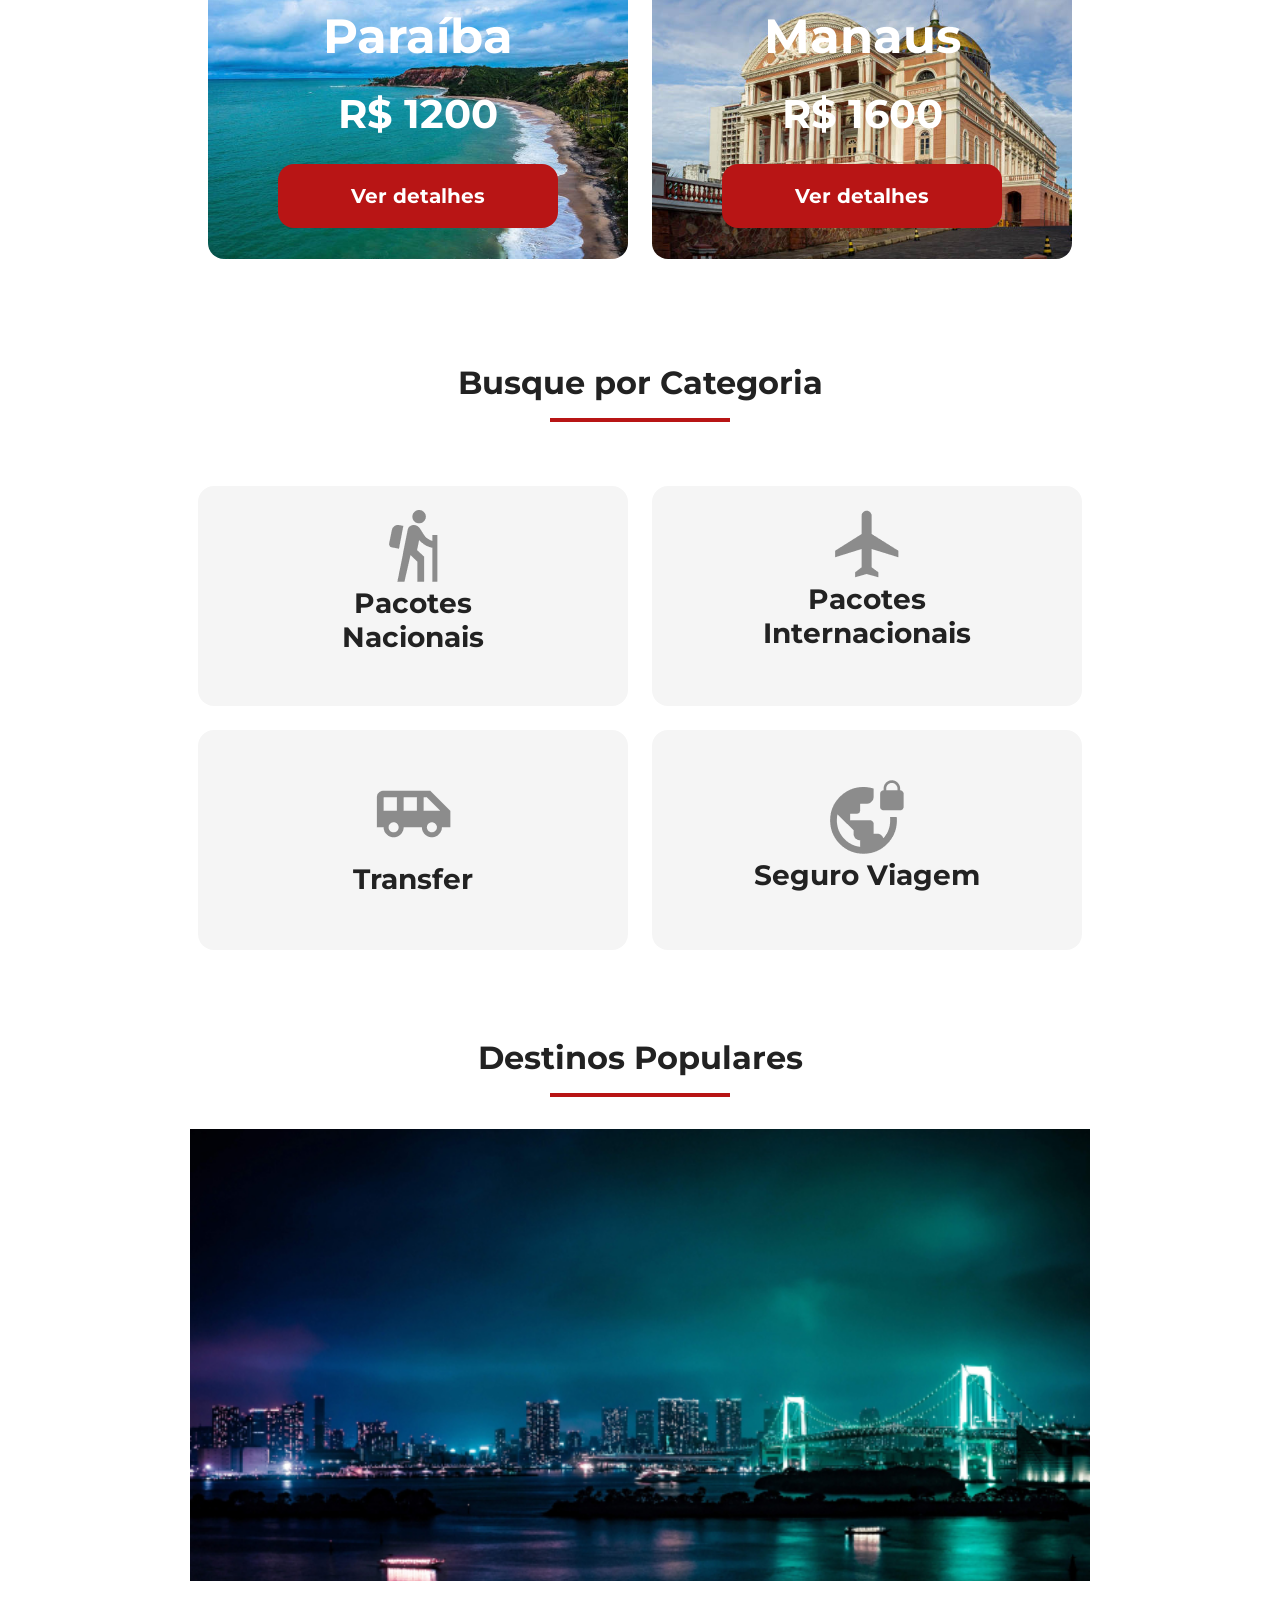
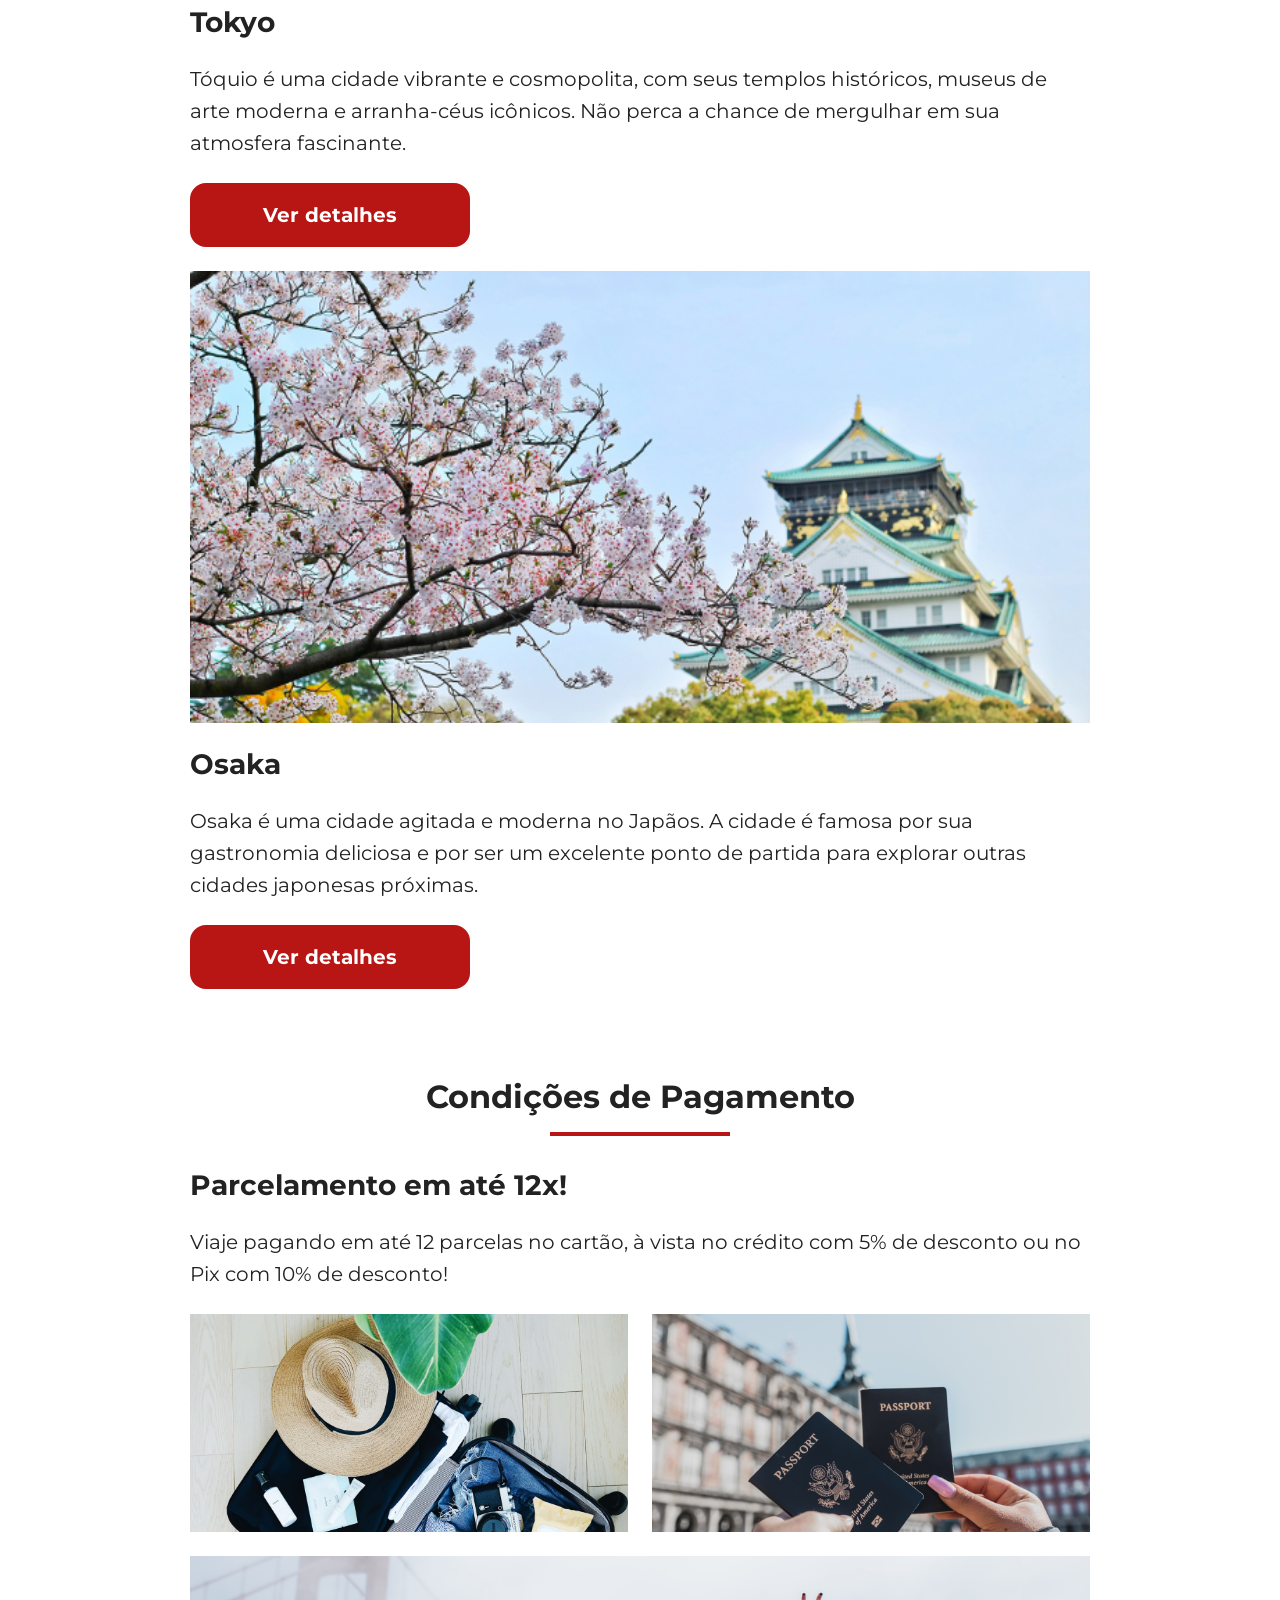
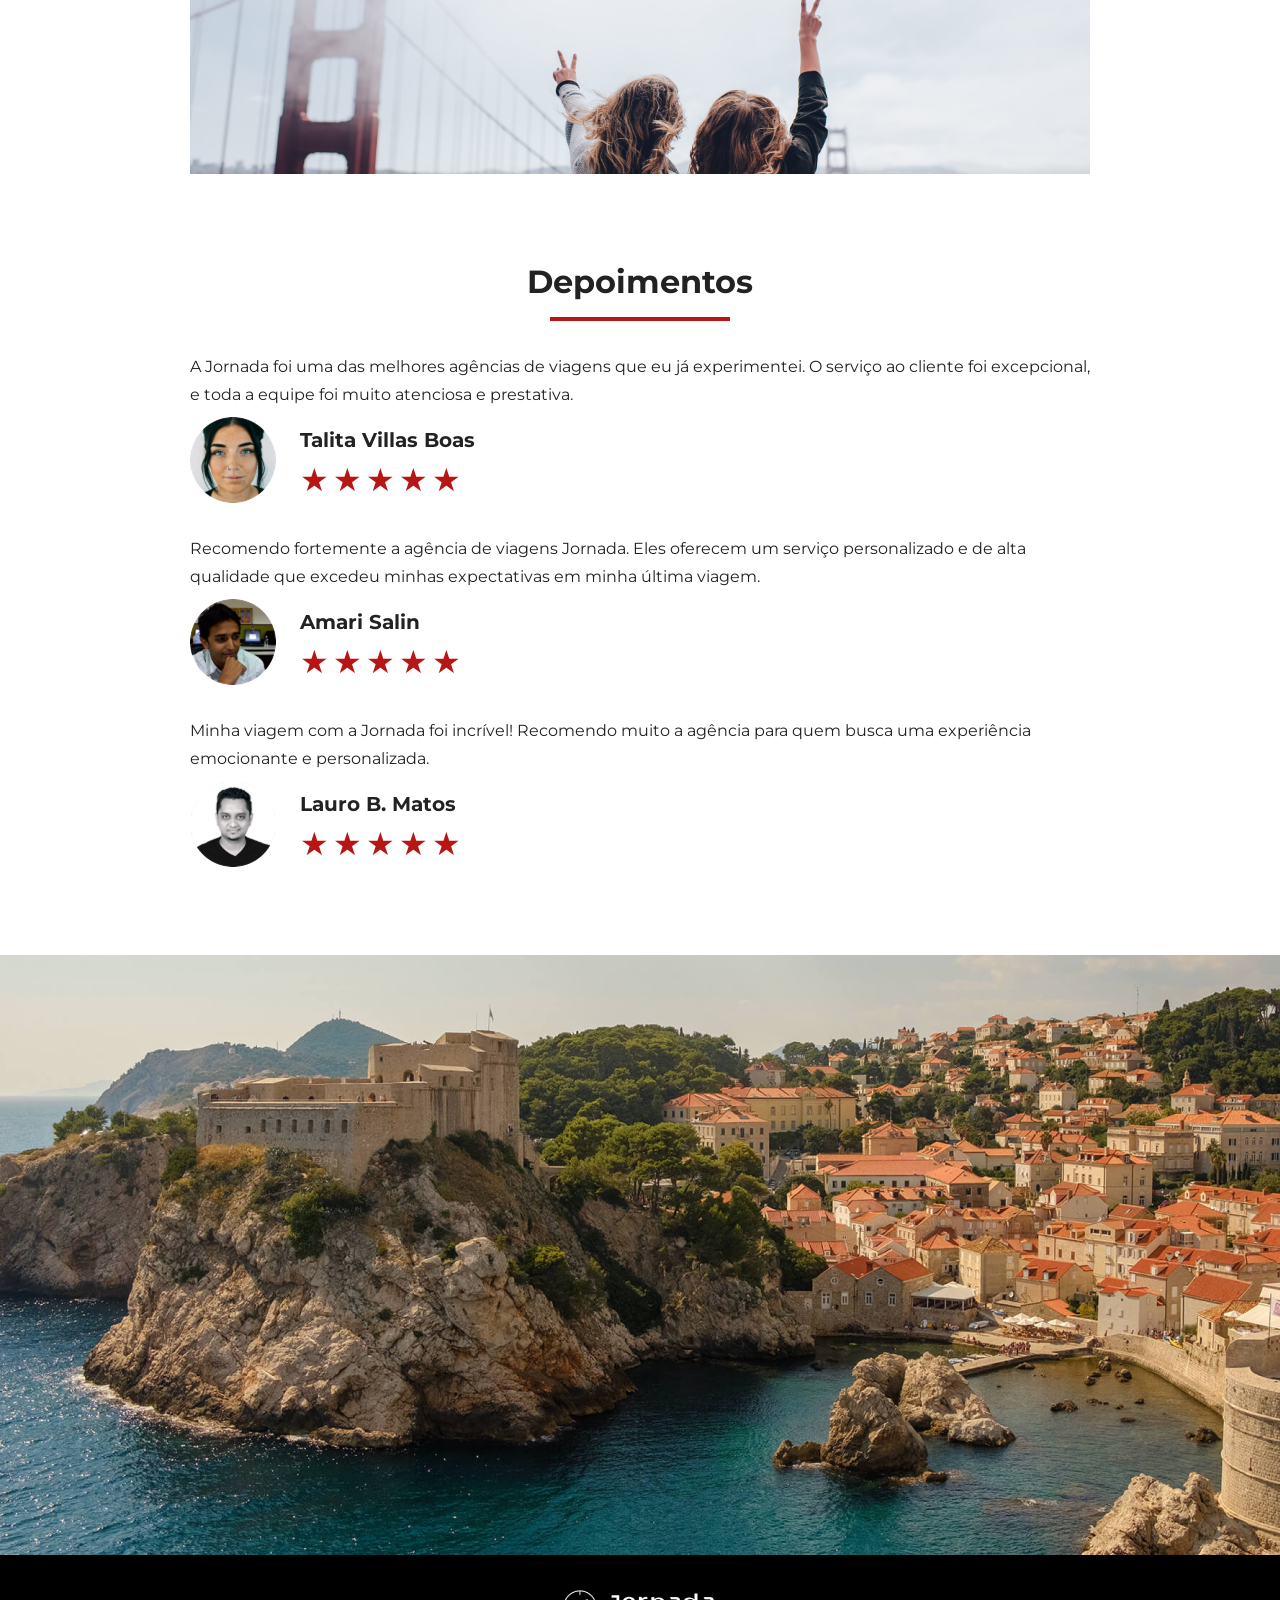
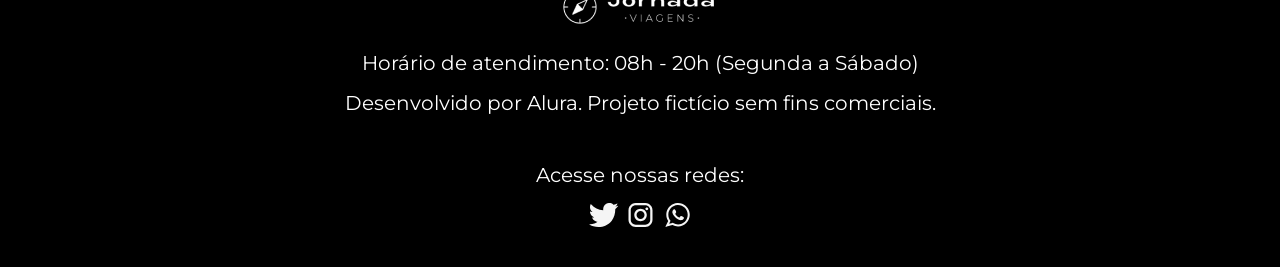
==== commit b316654b: "Corrige valores de avaliacoes" ====
--- a/index.html
+++ b/index.html
@@ -1,38 +1,50 @@
-<!doctype html>
-<html lang="pt-br">
+<!DOCTYPE html>
+<html lang="pt-BR">
   <head>
     <meta charset="UTF-8" />
     <meta name="viewport" content="width=device-width, initial-scale=1.0" />
-
-    <link rel="stylesheet" href="css/style.css" />
-
-    <link rel="shortcut icon" href="favicon.png" type="image/x-icon" />
-
-    <link
-      rel="stylesheet"
-      href="https://cdnjs.cloudflare.com/ajax/libs/font-awesome/6.5.2/css/all.min.css"
+    <meta
+      name="description"
+      content="Jornada Viagens,uma agência apaixonada por criar viagens inesquecíveis"
     />
+
+    <meta name="og:title" content="Jornada Viagens" />
+    <meta
+      name="og:description"
+      content="Jornada Viagens,uma agência apaixonada por criar viagens inesquecíveis"
+    />
+    <meta
+      name="og:image"
+      content="https://danicastilho.github.io/jornada-viagens/img/logo-footer.png"
+    />
+    <meta name="og:type" content="website" />
+    <meta
+      name="og:url"
+      content="https://danicastilho.github.io/jornada-viagens"
+    />
+
+    <link rel="icon" href="favico.svg" type="xml/svg" />
+    <link rel="stylesheet" href="./css/style.css" />
 
     <title>Jornada Viagens</title>
   </head>
   <body>
     <header class="main-header">
-      <a class="logo" href="index.html" title="Voltar para a página inicial">
+      <a class="logo" href="index.html" title="voltar para a página inicial">
         <img
           class="img-mobile"
-          src="assets/img/bussola-jornada-branco.png"
-          alt="Bússola do logo Jornada Viagens, na cor branca"
+          src="img/bussola-jornada-branco.png"
+          alt="Bussola do logo Jornada Viagens na cor branca"
         />
         <img
           class="img-desktop"
-          src="assets/img/bussola-texto-jornada-branco.png"
-          alt="Logo Jornada Viagens, na cor branca"
+          src="img/bussola-texto-jornada-branco.png"
+          alt="Logo Jornada Viagens na cor branca"
         />
       </a>
-
       <div class="navigation-menu">
         <label for="menu">
-          <img src="assets/img/menu.png" alt="Menu" />
+          <img src="img/menu.png" alt="menu" />
         </label>
         <input type="checkbox" id="menu" hidden />
         <nav>
@@ -42,9 +54,9 @@
             </li>
             <li>
               <a
-                href="pacotes.html"
+                href="pacotes-de-viagens.html"
                 target="_blank"
-                title="Acessar Pacotes de Viagem"
+                title="Acessar Pacotes de viagem"
                 >Pacotes de viagem</a
               >
             </li>
@@ -57,346 +69,315 @@
         </nav>
       </div>
     </header>
-
-    <section class="hero-1">
+    <section class="hero">
       <div class="hero-img"></div>
-
       <h2>
         Somos uma agência apaixonada por criar viagens inesquecíveis. Do destino
         à seleção das atividades, cuidamos de todos os detalhes para que você
         aproveite ao máximo cada momento da sua jornada!
       </h2>
     </section>
-
-    <main>
-      <section class="offers">
-        <div class="section-title">
-          <h2>Ofertas da Semana</h2>
-          <hr />
+    <section class="offers">
+      <div class="section-title">
+        <h2>Ofertas da Semana</h2>
+        <hr />
+      </div>
+      <div class="offers-cards">
+        <article class="card japao">
+          <header>
+            <p>HOTEL+AÉREO</p>
+            <h3>
+              Japão <br />
+              <span>R$ 4000</span>
+            </h3>
+          </header>
+          <footer>
+            <a href="#" class="button">Ver detalhes</a>
+          </footer>
+        </article>
+        <article class="card san-andreas">
+          <header>
+            <p>HOTEL+AÉREO</p>
+            <h3>
+              San Andreas <br />
+              <span>R$ 3000</span>
+            </h3>
+          </header>
+          <footer>
+            <a href="#" class="button">Ver detalhes</a>
+          </footer>
+        </article>
+        <article class="card paraiba">
+          <header>
+            <p>HOTEL+AÉREO</p>
+            <h3>
+              Paraíba <br />
+              <span>R$ 1200</span>
+            </h3>
+          </header>
+          <footer>
+            <a href="#" class="button">Ver detalhes</a>
+          </footer>
+        </article>
+        <article class="card manaus">
+          <header>
+            <p>HOTEL+AÉREO</p>
+            <h3>
+              Manaus <br />
+              <span>R$ 1600</span>
+            </h3>
+          </header>
+          <footer>
+            <a href="#" class="button">Ver detalhes</a>
+          </footer>
+        </article>
+      </div>
+    </section>
+    <section class="categories">
+      <div class="section-title">
+        <h2>Busque por Categoria</h2>
+        <hr />
+      </div>
+      <div class="categories-cards">
+        <a
+          class="card"
+          href="#"
+          target="_blank"
+          title="Busque pela categoria Pacotes Nacionais"
+        >
+          <img
+            src="img/icone-caminhada.png"
+            alt="ícone cinza representando uma pessoa fazendo tracking"
+          />
+          <h3 class="content-title">
+            Pacotes<br />
+            Nacionais
+          </h3>
+        </a>
+
+        <a
+          class="card"
+          href="#"
+          target="_blank"
+          title="Busque pela categoria Pacotes Internacionais"
+        >
+          <img
+            src="img/icone-aviao.png"
+            alt="ícone cinza representando um avião"
+          />
+          <h3 class="content-title">
+            Pacotes <br />
+            Internacionais
+          </h3>
+        </a>
+        <a
+          class="card single-line transfer"
+          href="#"
+          target="_blank"
+          title="Busque pela categoria Transfer"
+        >
+          <img
+            src="img/icone-onibus.png"
+            alt="ícone cinza representando um ônibus"
+          />
+          <h3 class="content-title">Transfer</h3>
+        </a>
+        <a
+          class="card single-line"
+          href="#"
+          target="_blank"
+          title="Busque pela categoria Seguro Viagem"
+        >
+          <img
+            src="img/icone-planeta.png"
+            alt="ícone cinza representando o planeta terra com um cadeado"
+          />
+          <h3 class="content-title">Seguro Viagem</h3>
+        </a>
+      </div>
+    </section>
+    <section class="destinations">
+      <div class="section-title">
+        <h2>Destinos Populares</h2>
+        <hr />
+      </div>
+      <div class="destination-items">
+        <article class="item tokyo">
+          <header>
+            <div class="img-item"></div>
+            <h3 class="content-title">Tokyo</h3>
+          </header>
+          <p class="content-text">
+            Tóquio é uma cidade vibrante e cosmopolita, com seus templos
+            históricos, museus de arte moderna e arranha-céus icônicos. Não
+            perca a chance de mergulhar em sua atmosfera fascinante.
+          </p>
+          <footer>
+            <a
+              href="#"
+              class="button"
+              target="_blank"
+              title="Veja mais detalhes do destino Tokyo"
+              >Ver detalhes</a
+            >
+          </footer>
+        </article>
+        <article class="item osaka">
+          <header>
+            <div class="img-item"></div>
+            <h3 class="content-title">Osaka</h3>
+          </header>
+          <p class="content-text">
+            Osaka é uma cidade agitada e moderna no Japãos. A cidade é famosa
+            por sua gastronomia deliciosa e por ser um excelente ponto de
+            partida para explorar outras cidades japonesas próximas.
+          </p>
+          <footer>
+            <a
+              href="#"
+              class="button"
+              target="_blank"
+              title="Veja mais detalhes do destino Osaka"
+              >Ver detalhes</a
+            >
+          </footer>
+        </article>
+      </div>
+    </section>
+    <section class="payments">
+      <div class="section-title">
+        <h2>Condições de Pagamento</h2>
+        <hr />
+      </div>
+      <div class="content-container">
+        <div class="text-content">
+          <h3 class="content-title">Parcelamento em até 12x!</h3>
+          <p class="content-text">
+            Viaje pagando em até 12 parcelas no cartão, à vista no crédito com
+            5% de desconto ou no Pix com 10% de desconto!
+          </p>
         </div>
-        <div class="offers-cards">
-          <article class="card japao">
-            <header>
-              <p>HOTEL+AÉREO</p>
-              <h3>
-                Japão <br />
-                <span>R$ 4000</span>
-              </h3>
-            </header>
-            <footer>
-              <a href="#" class="button">Ver detalhes</a>
-            </footer>
-          </article>
-          <article class="card san-andreas">
-            <header>
-              <p>HOTEL+AÉREO</p>
-              <h3>
-                San Andreas <br />
-                <span>R$ 3000</span>
-              </h3>
-            </header>
-            <footer>
-              <a href="#" class="button">Ver detalhes</a>
-            </footer>
-          </article>
-          <article class="card paraiba">
-            <header>
-              <p>HOTEL+AÉREO</p>
-              <h3>
-                Paraíba <br />
-                <span>R$ 1200</span>
-              </h3>
-            </header>
-            <footer>
-              <a href="#" class="button">Ver detalhes</a>
-            </footer>
-          </article>
-          <article class="card manaus">
-            <header>
-              <p>HOTEL+AÉREO</p>
-              <h3>
-                Manaus <br />
-                <span>R$ 1600</span>
-              </h3>
-            </header>
-            <footer>
-              <a href="#" class="button">Ver detalhes</a>
-            </footer>
-          </article>
+        <div class="image-gallery">
+          <div class="image first"></div>
+          <div class="image second"></div>
+          <div class="image thirdy colspan-2"></div>
         </div>
-      </section>
-
-      <section class="categories">
-        <div class="section-title">
-          <h2>Busque por Categoria</h2>
-          <hr />
-        </div>
-
-        <div class="categories-cards">
-          <a
-            class="card"
-            href="#"
-            target="_blank"
-            title="Busque pela categoria Pacotes Nacionais"
-          >
+      </div>
+    </section>
+    <section class="testimonials">
+      <div class="section-title">
+        <h2>Depoimentos</h2>
+        <hr />
+      </div>
+      <div class="testimonial-container">
+        <article>
+          <header>
+            <p>
+              A Jornada foi uma das melhores agências de viagens que eu já
+              experimentei. O serviço ao cliente foi excepcional, e toda a
+              equipe foi muito atenciosa e prestativa.
+            </p>
+          </header>
+          <footer>
             <img
-              src="assets/img/icone-caminhada.png"
-              alt="Ícone cinza representando uma pessoa fazendo tracking"
+              src="img/avatar-talita.png"
+              alt="imagem de perfil da cliente Talita Villas Boas"
             />
-            <h3 class="content-title">Pacotes Nacionais</h3>
-          </a>
-
-          <a
-            class="card"
-            href="#"
-            target="_blank"
-            title="Busque pela categoria Pacotes Internacionais"
-          >
+            <div class="profile-content">
+              <h3>Talita Villas Boas</h3>
+              <div class="rating">
+                <span class="star">★</span>
+                <span class="star">★</span>
+                <span class="star">★</span>
+                <span class="star">★</span>
+                <span class="star">★</span>
+              </div>
+            </div>
+          </footer>
+        </article>
+        <article>
+          <header>
+            <p>
+              Recomendo fortemente a agência de viagens Jornada. Eles oferecem
+              um serviço personalizado e de alta qualidade que excedeu minhas
+              expectativas em minha última viagem.
+            </p>
+          </header>
+          <footer>
             <img
-              src="assets/img/icone-aviao.png"
-              alt="Ícone cinza de um avião"
+              src="img/avatar-amari.png"
+              alt="imagem de perfil do cliente Amari Salin"
             />
-            <h3 class="content-title">Pacotes Internacionais</h3>
-          </a>
-
-          <a
-            class="card"
-            href="#"
-            target="_blank"
-            title="Busque pela categoria Transfer"
-          >
+            <div class="profile-content">
+              <h3>Amari Salin</h3>
+              <div class="rating">
+                <span class="star">★</span>
+                <span class="star">★</span>
+                <span class="star">★</span>
+                <span class="star">★</span>
+                <span class="star">★</span>
+              </div>
+            </div>
+          </footer>
+        </article>
+        <article>
+          <header>
+            <p>
+              Minha viagem com a Jornada foi incrível! Recomendo muito a agência
+              para quem busca uma experiência emocionante e personalizada.
+            </p>
+          </header>
+          <footer>
             <img
-              src="assets/img/icone-onibus.png"
-              alt="Ícone cinza de um ônibus"
+              src="img/avatar-lauro.png"
+              alt="imagem de perfil do cliente Lauro B. Matos"
             />
-            <h3 class="content-title">Transfer</h3>
-          </a>
-
-          <a
-            class="card"
-            href="#"
-            target="_blank"
-            title="Busque pela categoria Seguro Viagem"
-          >
-            <img
-              src="assets/img/icone-planeta.png"
-              alt="Ícone cinza de um planeta, com um cadeado na borda direita cima"
-            />
-            <h3 class="content-title">Seguro Viagem</h3>
-          </a>
-        </div>
-      </section>
-
-      <section class="destinations">
-        <div class="section-title">
-          <h2>Destinos Populares</h2>
-          <hr />
-        </div>
-
-        <div class="destination-items">
-          <article class="item tokyo">
-            <header>
-              <div class="img-item"></div>
-              <h3 class="content-title">Tokyo</h3>
-              <p class="content-text">
-                Tóquio é uma cidade vibrante e cosmopolita, com seus templos
-                históricos, museus de arte moderna e arranha-céus icônicos. Não
-                perca a chance de mergulhar em sua atmosfera fascinante.
-              </p>
-            </header>
-            <footer>
-              <a
-                href="#"
-                class="button"
-                target="_blank"
-                title="Veja mais detalhes do destino Tokyo"
-                >Ver detalhes</a
-              >
-            </footer>
-          </article>
-
-          <article class="item osaka">
-            <header>
-              <div class="img-item"></div>
-              <h3 class="content-title">Osaka</h3>
-              <p class="content-text">
-                Osaka é uma cidade agitada e moderna no Japãos. A cidade é
-                famosa por sua gastronomia deliciosa e por ser um excelente
-                ponto de partida para explorar outras cidades japonesas
-                próximas.
-              </p>
-            </header>
-            <footer>
-              <a
-                href="#"
-                class="button"
-                target="_blank"
-                title="Veja mais detalhes do destino Osaka"
-                >Ver detalhes</a
-              >
-            </footer>
-          </article>
-        </div>
-      </section>
-
-      <section class="payments">
-        <div class="section-title">
-          <h2>Condições de Pagamento</h2>
-          <hr />
-        </div>
-
-        <div class="container">
-          <div class="text-content">
-            <h3 class="content-title">Parcelamento em até 12x!</h3>
-            <p class="content-text">
-              Viaje pagando em até 12 parcelas no cartão, à vista no crédito com
-              5% de desconto ou no Pix com 10% de desconto!
-            </p>
-          </div>
-
-          <div class="image-gallery">
-            <div class="image first"></div>
-            <div class="image second"></div>
-            <div class="image third"></div>
-          </div>
-        </div>
-      </section>
-
-      <section class="testimonials">
-        <div class="section-title">
-          <h2>Depoimentos</h2>
-          <hr />
-        </div>
-
-        <div class="testimonial-container">
-          <article>
-            <header>
-              <p>
-                A Jornada foi uma das melhores agências de viagens que eu já
-                experimentei. O serviço ao cliente foi excepcional, e toda a
-                equipe foi muito atenciosa e prestativa.
-              </p>
-            </header>
-            <footer>
-              <img
-                src="assets/img/avatar-1.png"
-                alt="Imagem de perfil da cliente Talita Villas Boas"
-              />
-              <div class="profile-content">
-                <h3>Talita Villas Boas</h3>
-                <div class="rating">
-                  <span class="star">★</span>
-                  <span class="star">★</span>
-                  <span class="star">★</span>
-                  <span class="star">★</span>
-                  <span class="star">★</span>
-                </div>
+            <div class="profile-content">
+              <h3>Lauro B. Matos</h3>
+              <div class="rating">
+                <span class="star">★</span>
+                <span class="star">★</span>
+                <span class="star">★</span>
+                <span class="star">★</span>
+                <span class="star">★</span>
               </div>
-            </footer>
-          </article>
-
-          <article>
-            <header>
-              <p>
-                Recomendo fortemente a agência de viagens Jornada. Eles oferecem
-                um serviço personalizado e de alta qualidade que excedeu minhas
-                expectativas em minha última viagem.
-              </p>
-            </header>
-            <footer>
-              <img
-                src="assets/img/avatar-2.png"
-                alt="Imagem de perfil do cliente Amari Salin"
-              />
-              <div class="profile-content">
-                <h3>Amari Salin</h3>
-                <div class="rating">
-                  <span class="star">★</span>
-                  <span class="star">★</span>
-                  <span class="star">★</span>
-                  <span class="star">★</span>
-                  <span class="star">★</span>
-                </div>
-              </div>
-            </footer>
-          </article>
-
-          <article>
-            <header>
-              <p>
-                Minha viagem com a Jornada foi incrível! Recomendo muito a
-                agência para quem busca uma experiência emocionante e
-                personalizada.
-              </p>
-            </header>
-            <footer>
-              <img
-                src="assets/img/avatar-3.png"
-                alt="Imagem de perfil do cliente Lauro B. Matos"
-              />
-              <div class="profile-content">
-                <h3>Lauro B. Matos</h3>
-                <div class="rating">
-                  <span class="star">★</span>
-                  <span class="star">★</span>
-                  <span class="star">★</span>
-                  <span class="star">★</span>
-                  <span class="star">★</span>
-                </div>
-              </div>
-            </footer>
-          </article>
-        </div>
-      </section>
-    </main>
-
-    <section class="hero-2">
+            </div>
+          </footer>
+        </article>
+      </div>
+    </section>
+    <section class="bottom-hero">
       <div class="hero-img"></div>
     </section>
-
     <footer class="main-footer">
       <div class="footer-content">
-        <a href="#">
-          <img
-            src="assets/img/logo-rodape-jornada.png"
-            alt="Logo do rodapé da empresa Jornada Viagens"
-          />
-        </a>
-
-        <p class="business-hours">
-          Horário de atendimento: 08h - 20h (Segunda a Sábado)
-        </p>
-
-        <p class="credits">
-          Desenvolvido por Alura. Projeto fictício sem fins comerciais.
-        </p>
-      </div>
-
+        <img src="img/logo-footer.png" alt="logo completo Jornada Viagens" />
+        <p>Horário de atendimento: 08h - 20h (Segunda a Sábado)</p>
+        <p>Desenvolvido por Alura. Projeto fictício sem fins comerciais.</p>
+      </div>
       <div class="footer-social">
         <p>Acesse nossas redes:</p>
-        <a
-          href="#"
-          target="_blank"
-          title="Acesse o WhatsApp do Jornada Viagens"
-          aria-label="WhatsApp"
-          ><i class="fa-brands fa-whatsapp" aria-hidden="true"></i
-        ></a>
+
+        <a href="#" target="_blank" title="Acesse o Twitter do Jornada Viagens"
+          ><img
+            src="img/icone-twitter.svg"
+            alt="icone do Twitter na cor branca"
+        /></a>
 
         <a
           href="#"
           target="_blank"
           title="Acesse o Instagram do Jornada Viagens"
-          aria-label="Instagram"
-          ><i class="fa-brands fa-instagram" aria-hidden="true"></i
-        ></a>
-
-        <a
-          href="#"
-          target="_blank"
-          title="Acesse o Twitter do Jornada Viagens"
-          aria-label="Twitter"
-          ><i class="fa-brands fa-twitter" aria-hidden="true"></i
-        ></a>
+          ><img
+            src="img/icone-instagram.svg"
+            alt="icone do Instagram na cor branca"
+        /></a>
+
+        <a href="#" target="_blank" title="Entre em contato através do whatsapp"
+          ><img
+            src="img/icone-whatsapp.svg"
+            alt="icone do whatsapp na cor branca"
+        /></a>
       </div>
     </footer>
   </body>
--- a/css/style.css
+++ b/css/style.css
@@ -0,0 +1,9 @@
+@import url(global.css);
+@import url(header.css);
+@import url(hero.css);
+@import url(offers.css);
+@import url(categories.css);
+@import url(destinations.css);
+@import url(payments.css);
+@import url(testimonials.css);
+@import url(footer.css);
